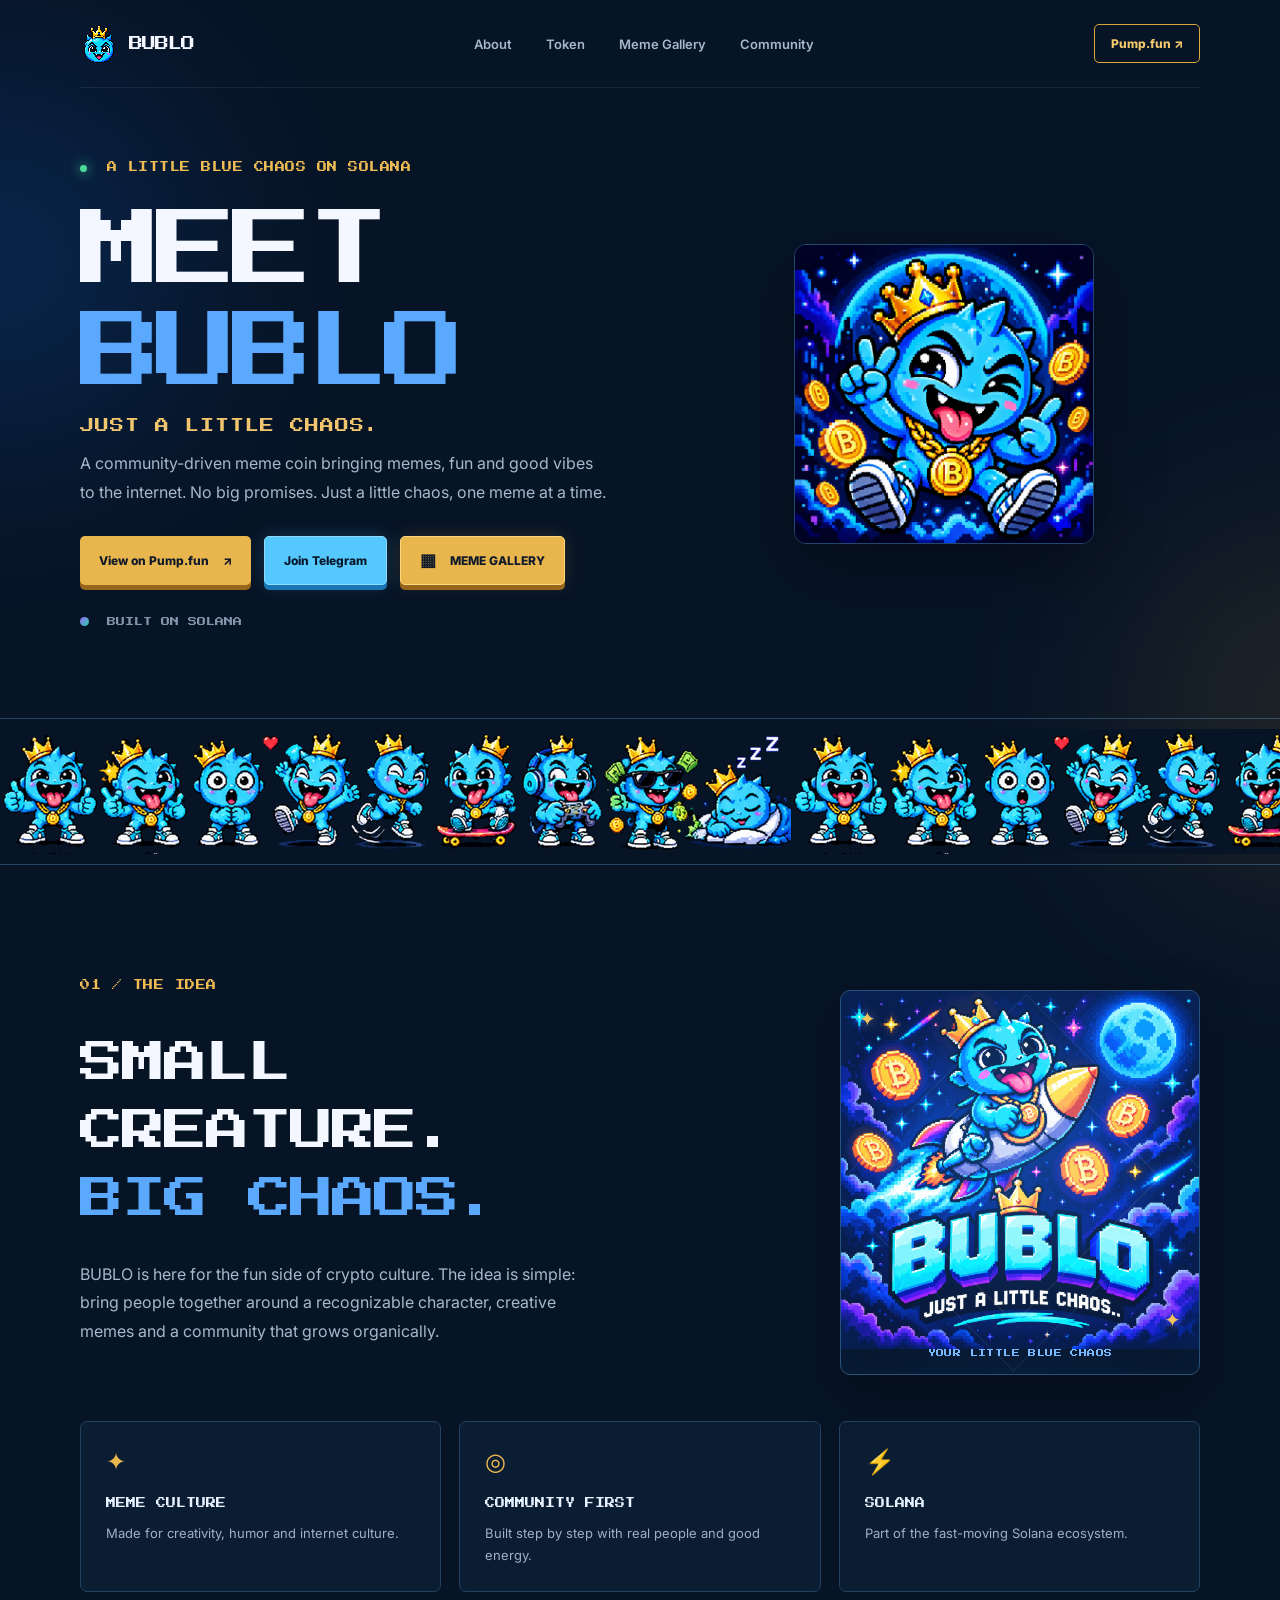
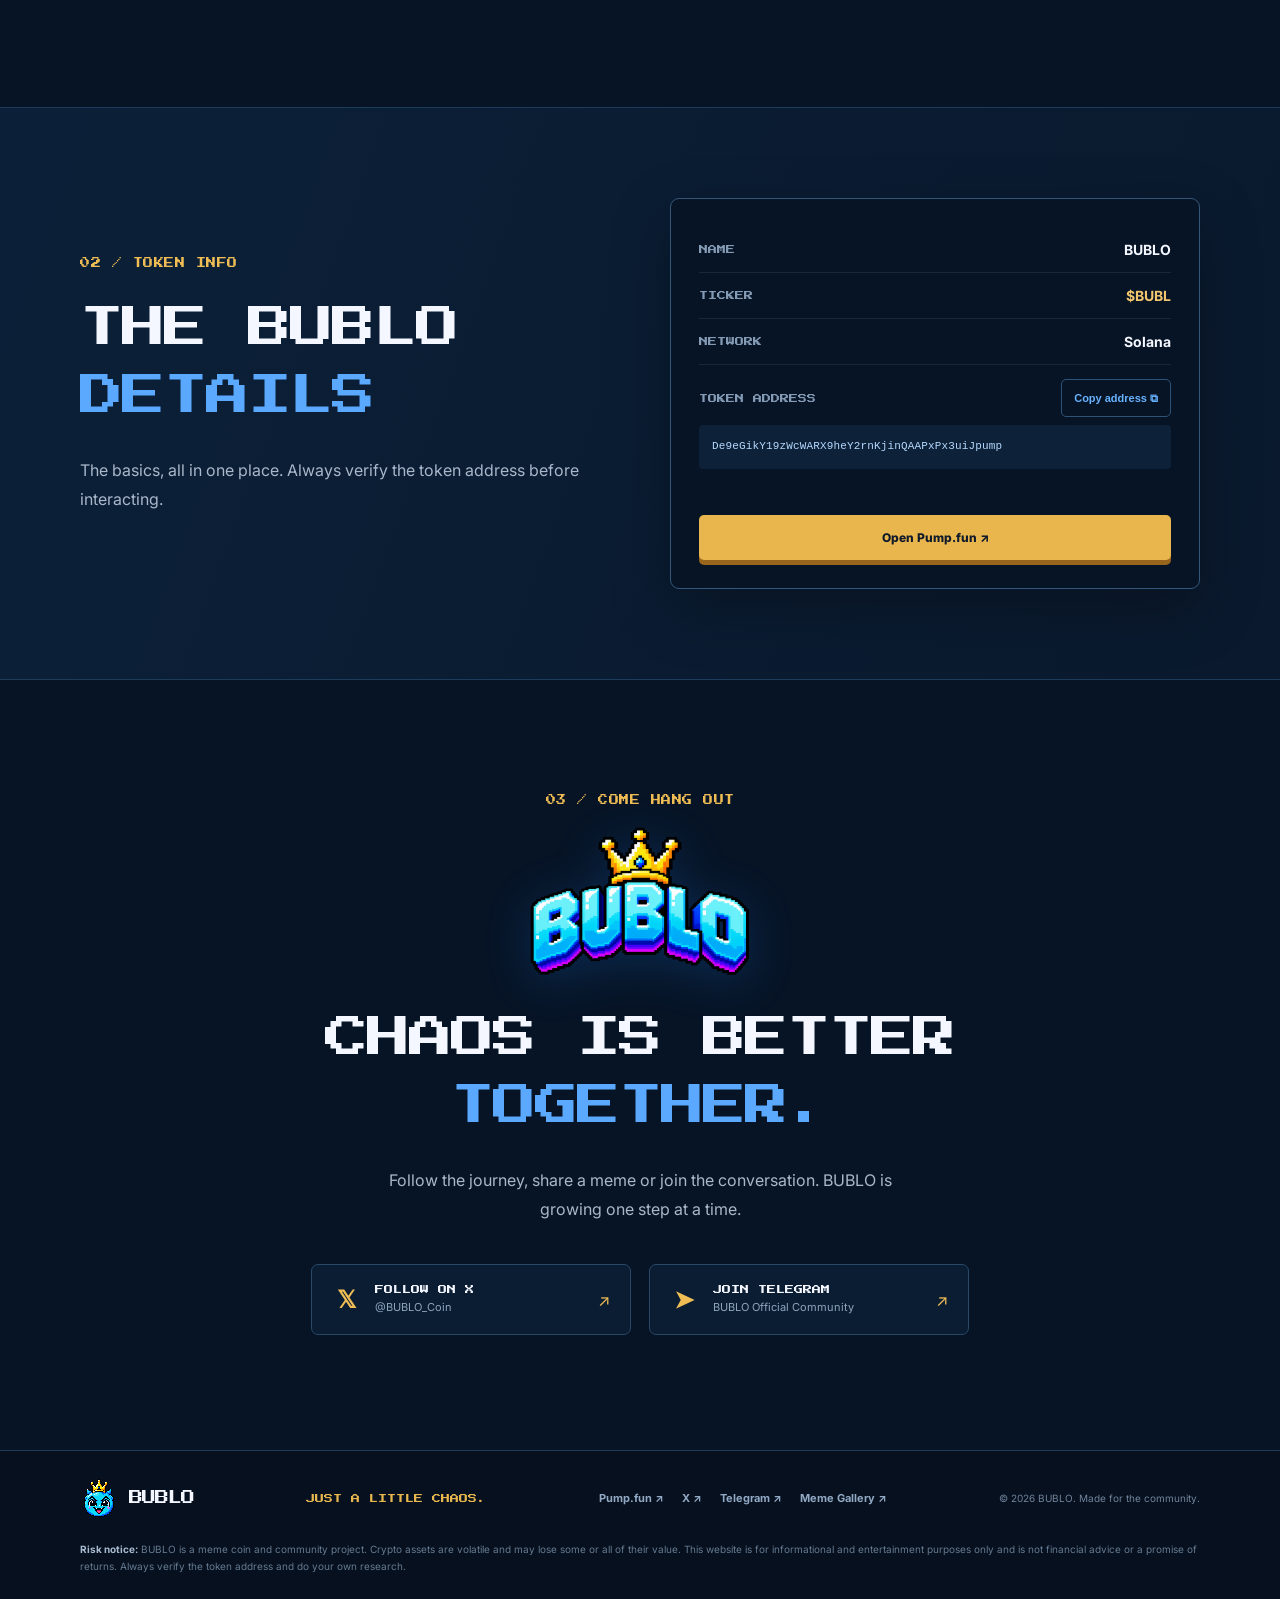
==== index.html @ 126f9ef9 "Add files via upload" ====
<!doctype html>
<html lang="en">
<head>
  <meta charset="utf-8">
  <meta name="viewport" content="width=device-width, initial-scale=1">
  <meta name="theme-color" content="#071426">
  <meta name="description" content="Meet BUBLO — a little blue chaos creature bringing memes, fun and good vibes to the internet. JUST A LITTLE CHAOS.">
  <title>BUBLO — Just a Little Chaos</title>
  <link rel="preconnect" href="https://fonts.googleapis.com">
  <link rel="preconnect" href="https://fonts.gstatic.com" crossorigin>
  <link href="https://fonts.googleapis.com/css2?family=Press+Start+2P&family=Inter:wght@400;500;600;700;800&display=swap" rel="stylesheet">
  <link rel="stylesheet" href="style.css">
</head>
<body>
  <div class="glow glow-one"></div><div class="glow glow-two"></div>
  <header class="topbar wrap">
    <a class="brand" href="#home" aria-label="BUBLO home"><img class="brand-icon" src="assets/bublo-icon.png" alt=""><span>BUBLO</span></a>
    <nav>
      <a href="#about">About</a><a href="#token">Token</a><a href="gallery.html">Meme Gallery</a><a href="#community">Community</a>
    </nav>
    <a class="nav-cta" href="https://pump.fun/coin/De9eGikY19zWcWARX9heY2rnKjinQAAPxPx3uiJpump" target="_blank" rel="noreferrer">Pump.fun ↗</a>
  </header>

  <main id="home">
    <section class="hero wrap">
      <div class="hero-copy">
        <div class="eyebrow"><span class="pulse"></span> A LITTLE BLUE CHAOS ON SOLANA</div>
        <h1>MEET <span>BUBLO</span></h1>
        <p class="tagline">JUST A LITTLE CHAOS.</p>
        <p class="intro">A community-driven meme coin bringing memes, fun and good vibes to the internet. No big promises. Just a little chaos, one meme at a time.</p>
        <div class="actions">
          <a class="button primary" href="https://pump.fun/coin/De9eGikY19zWcWARX9heY2rnKjinQAAPxPx3uiJpump" target="_blank" rel="noreferrer">View on Pump.fun <span>↗</span></a>
          <a class="button secondary" href="https://t.me/BUBLO_Official" target="_blank" rel="noreferrer">Join Telegram</a>
          <a class="button gallery-cta" href="gallery.html"><span aria-hidden="true">▦</span> MEME GALLERY</a>
        </div>
        <div class="chain-note"><span class="sol-dot"></span> BUILT ON SOLANA</div>
      </div>

      <div class="mascot-panel" aria-label="Official BUBLO pixel-art mascot">
        <img class="mascot-image" src="assets/bublo-hero-mascot.png" alt="BUBLO, the blue crowned pixel-art mascot surrounded by B coins">
      </div>
    </section>

    <section class="character-ticker" aria-label="BUBLO character collection">
      <div class="character-track">
        <div class="character-group">
          <img src="assets/bublo-character-strip.png" alt="BUBLO in a collection of playful poses" />
          <img src="assets/bublo-character-strip.png" alt="" aria-hidden="true" />
          <img src="assets/bublo-character-strip.png" alt="" aria-hidden="true" />
          <img src="assets/bublo-character-strip.png" alt="" aria-hidden="true" />
          <img src="assets/bublo-character-strip.png" alt="" aria-hidden="true" />
        </div>
        <div class="character-group" aria-hidden="true">
          <img src="assets/bublo-character-strip.png" alt="" aria-hidden="true" />
          <img src="assets/bublo-character-strip.png" alt="" aria-hidden="true" />
          <img src="assets/bublo-character-strip.png" alt="" aria-hidden="true" />
          <img src="assets/bublo-character-strip.png" alt="" aria-hidden="true" />
          <img src="assets/bublo-character-strip.png" alt="" aria-hidden="true" />
        </div>
      </div>
    </section>

    <section id="about" class="section wrap">
      <div class="section-label">01 / THE IDEA</div>
      <div class="about-intro">
        <div>
          <h2>SMALL CREATURE.<br><span>BIG CHAOS.</span></h2>
          <p class="section-text">BUBLO is here for the fun side of crypto culture. The idea is simple: bring people together around a recognizable character, creative memes and a community that grows organically.</p>
        </div>
        <div class="about-mascot-card">
          <span class="pixel-spark spark-a">✦</span>
          <img src="assets/bublo-mascot.png" alt="The BUBLO blue crowned mascot with B coins">
          <span class="pixel-caption">YOUR LITTLE BLUE CHAOS</span>
          <span class="pixel-spark spark-b">✦</span>
        </div>
      </div>
      <div class="feature-grid">
        <article class="feature"><span class="feature-icon">✦</span><h3>MEME CULTURE</h3><p>Made for creativity, humor and internet culture.</p></article>
        <article class="feature"><span class="feature-icon">◎</span><h3>COMMUNITY FIRST</h3><p>Built step by step with real people and good energy.</p></article>
        <article class="feature"><span class="feature-icon">⚡</span><h3>SOLANA</h3><p>Part of the fast-moving Solana ecosystem.</p></article>
      </div>
    </section>

    <section id="token" class="token-section">
      <div class="wrap token-inner">
        <div><div class="section-label">02 / TOKEN INFO</div><h2>THE BUBLO<br><span>DETAILS</span></h2><p class="section-text">The basics, all in one place. Always verify the token address before interacting.</p></div>
        <div class="token-card">
          <div class="token-row"><span>NAME</span><strong>BUBLO</strong></div>
          <div class="token-row"><span>TICKER</span><strong class="gold">$BUBL</strong></div>
          <div class="token-row"><span>NETWORK</span><strong>Solana</strong></div>
          <div class="token-row address-row"><span>TOKEN ADDRESS</span><button id="copy-address" class="copy-button">Copy address ⧉</button></div>
          <code id="token-address">De9eGikY19zWcWARX9heY2rnKjinQAAPxPx3uiJpump</code>
          <p class="copy-status" id="copy-status" aria-live="polite"></p>
          <a class="button primary full" href="https://pump.fun/coin/De9eGikY19zWcWARX9heY2rnKjinQAAPxPx3uiJpump" target="_blank" rel="noreferrer">Open Pump.fun ↗</a>
        </div>
      </div>
    </section>

    <section id="community" class="section wrap community">
      <div class="section-label">03 / COME HANG OUT</div>
      <img class="community-logo" src="assets/bublo-footer-logo.png" alt="BUBLO crowned pixel-art wordmark" loading="lazy">
      <h2>CHAOS IS BETTER<br><span>TOGETHER.</span></h2>
      <p class="section-text">Follow the journey, share a meme or join the conversation. BUBLO is growing one step at a time.</p>
      <div class="socials">
        <a class="social-card" href="https://x.com/BUBLO_Coin" target="_blank" rel="noreferrer"><b>𝕏</b><span><strong>FOLLOW ON X</strong><small>@BUBLO_Coin</small></span><i>↗</i></a>
        <a class="social-card" href="https://t.me/BUBLO_Official" target="_blank" rel="noreferrer"><b>➤</b><span><strong>JOIN TELEGRAM</strong><small>BUBLO Official Community</small></span><i>↗</i></a>
      </div>
    </section>
  </main>

  <footer class="footer">
    <div class="wrap footer-inner">
      <a class="brand" href="#home"><img class="brand-icon" src="assets/bublo-icon.png" alt=""><span>BUBLO</span></a>
      <span>JUST A LITTLE CHAOS.</span>
      <div class="footer-links"><a href="https://pump.fun/coin/De9eGikY19zWcWARX9heY2rnKjinQAAPxPx3uiJpump" target="_blank" rel="noreferrer">Pump.fun ↗</a><a href="https://x.com/BUBLO_Coin" target="_blank" rel="noreferrer">X ↗</a><a href="https://t.me/BUBLO_Official" target="_blank" rel="noreferrer">Telegram ↗</a><a href="gallery.html">Meme Gallery ↗</a></div>
      <small>© 2026 BUBLO. Made for the community.</small>
    </div>
    <div class="disclaimer wrap"><strong>Risk notice:</strong> BUBLO is a meme coin and community project. Crypto assets are volatile and may lose some or all of their value. This website is for informational and entertainment purposes only and is not financial advice or a promise of returns. Always verify the token address and do your own research.</div>
  </footer>
  <script src="script.js"></script>
</body>
</html>
---- style.css ----
*{box-sizing:border-box}html{scroll-behavior:smooth}body{margin:0;background:#071426;color:#f4f7ff;font-family:Inter,Arial,sans-serif;overflow-x:hidden}a{color:inherit;text-decoration:none}.wrap{width:min(1120px,calc(100% - 48px));margin:auto}.glow{position:absolute;pointer-events:none;border-radius:50%;filter:blur(100px);opacity:.18}.glow-one{width:360px;height:360px;background:#1479ff;top:80px;left:-180px}.glow-two{width:380px;height:380px;background:#e7aa35;top:520px;right:-220px;opacity:.1}.topbar{height:88px;display:flex;align-items:center;justify-content:space-between;position:relative;z-index:2;border-bottom:1px solid #ffffff12}.brand{display:flex;align-items:center;gap:11px;font:14px 'Press Start 2P',monospace;letter-spacing:-1px}.brand-icon{width:38px;height:38px;display:block;object-fit:contain;image-rendering:pixelated;flex:0 0 auto}.topbar nav{display:flex;gap:34px;color:#aab7ca;font-size:13px;font-weight:600}.topbar nav a:hover{color:#fff}.nav-cta{border:1px solid #dba83d;color:#f3c76c;padding:11px 16px;border-radius:5px;font-size:12px;font-weight:800}.hero{min-height:630px;display:grid;grid-template-columns:1.05fr .95fr;align-items:center;gap:40px;padding-top:52px;padding-bottom:70px;position:relative}.eyebrow,.section-label{font:10px 'Press Start 2P',monospace;color:#f0bd55;letter-spacing:.5px}.pulse{display:inline-block;width:7px;height:7px;border-radius:50%;background:#4bdc9a;box-shadow:0 0 12px #4bdc9a;margin-right:9px}.hero h1{font:clamp(48px,7vw,82px) 'Press Start 2P',monospace;line-height:1.25;margin:28px 0 14px;letter-spacing:-6px}.hero h1 span,h2 span{color:#5ba8ff}.tagline{font:14px 'Press Start 2P',monospace;color:#f1c66e;letter-spacing:1px}.intro,.section-text{color:#aab7ca;line-height:1.8;font-size:16px;max-width:530px}.actions{display:flex;gap:13px;flex-wrap:wrap;margin-top:30px}.button{display:inline-flex;align-items:center;justify-content:center;gap:14px;padding:15px 19px;border-radius:5px;font-size:12px;font-weight:800;transition:.2s}.button:hover{transform:translateY(-3px)}.primary{background:#e9b64d;color:#101a2b;box-shadow:0 5px 0 #98651c}.secondary{border:1px solid #49627f;color:#e8f1ff}.chain-note{margin-top:32px;color:#8496ad;font:9px 'Press Start 2P',monospace}.sol-dot{display:inline-block;width:9px;height:9px;border-radius:50%;background:linear-gradient(135deg,#9c68ff,#22d3a5);margin-right:9px}.mascot-panel{height:420px;border:1px solid #23466c;border-radius:12px;background:#050b2c;display:grid;place-items:center;position:relative;overflow:hidden;box-shadow:inset 0 0 70px #1677ed18,0 25px 70px #0005}.mascot-image{display:block;width:100%;height:100%;object-fit:cover;object-position:center}.ticker{overflow:hidden;border-top:1px solid #284563;border-bottom:1px solid #284563;background:#0a1d34;padding:17px 0;color:#e8b64e;font:10px 'Press Start 2P',monospace;white-space:nowrap}.ticker div{min-width:max-content;animation:scroll 32s linear infinite}@keyframes scroll{to{transform:translateX(-35%)}}.section{padding-top:115px;padding-bottom:115px}.section h2,.token-inner h2{font:clamp(28px,4vw,44px) 'Press Start 2P',monospace;line-height:1.55;letter-spacing:-2px;margin:26px 0}.feature-grid{display:grid;grid-template-columns:repeat(3,1fr);gap:18px;margin-top:46px}.feature{border:1px solid #23415f;background:#0a1d33;padding:25px;border-radius:7px}.feature-icon{font-size:24px;color:#eab94f}.feature h3{font:10px 'Press Start 2P',monospace;color:#e8f1ff;margin:22px 0 14px}.feature p{font-size:13px;line-height:1.7;color:#9fb0c5;margin:0}.token-section{background:linear-gradient(110deg,#0b2038,#0a192d);border-top:1px solid #1d3c5b;border-bottom:1px solid #1d3c5b}.token-inner{padding-top:90px;padding-bottom:90px;display:grid;grid-template-columns:1fr 1fr;gap:60px;align-items:center}.token-card{background:#071426;border:1px solid #345779;padding:28px;border-radius:9px;box-shadow:0 20px 60px #0004}.token-row{display:flex;justify-content:space-between;align-items:center;padding:14px 0;border-bottom:1px solid #ffffff15}.token-row span{font:9px 'Press Start 2P',monospace;color:#849bb5}.token-row strong{font-size:14px}.gold{color:#f1c66e}.address-row{border:0;padding-bottom:8px}.copy-button{border:0;background:transparent;color:#67b2ff;font-size:11px;font-weight:700;cursor:pointer}.token-card code{display:block;overflow-wrap:anywhere;background:#0d2139;color:#b6d9ff;padding:13px;border-radius:4px;font-size:11px;line-height:1.6}.copy-status{height:16px;color:#68dfa8;font-size:11px}.full{width:100%;margin-top:8px}.community{text-align:center}.community .section-text{margin:0 auto}.socials{display:flex;gap:18px;justify-content:center;margin-top:40px}.social-card{width:min(320px,100%);display:flex;align-items:center;gap:15px;text-align:left;padding:20px;border:1px solid #294966;background:#0a1d33;border-radius:7px}.social-card>b{font-size:24px;color:#f0bd55;width:28px;text-align:center}.social-card span{display:flex;flex-direction:column;gap:6px;flex:1}.social-card strong{font:9px 'Press Start 2P',monospace}.social-card small{color:#8fa5bd;font-size:11px}.social-card i{font-style:normal;color:#f0bd55}.footer{border-top:1px solid #203b57;background:#06101e;padding:28px 0 24px}.footer-inner{display:flex;align-items:center;justify-content:space-between;gap:18px}.footer-inner>span{font:9px 'Press Start 2P',monospace;color:#e8b64e}.footer-inner small{color:#71849c;font-size:10px}.disclaimer{margin-top:24px;color:#667a91;font-size:10px;line-height:1.7}
@media(max-width:760px){.wrap{width:min(100% - 32px,560px)}.topbar{height:72px}.topbar nav{display:none}.nav-cta{font-size:10px;padding:9px 11px}.hero{grid-template-columns:1fr;padding-top:62px;gap:35px}.hero h1{letter-spacing:-4px}.mascot-panel{height:350px}.section{padding-top:78px;padding-bottom:78px}.feature-grid{grid-template-columns:1fr}.token-inner{grid-template-columns:1fr;gap:28px;padding-top:75px;padding-bottom:75px}.socials{flex-direction:column;align-items:center}.social-card{width:100%}.footer-inner{flex-wrap:wrap}.footer-inner>span{display:none}.footer-inner small{width:100%}}
/* BUBLO visual polish */
.about-intro{display:grid;grid-template-columns:1.15fr .85fr;gap:52px;align-items:center}
.about-intro h2{margin-top:26px}
.about-mascot-card{position:relative;max-width:360px;justify-self:end;border:1px solid #28517b;border-radius:10px;overflow:hidden;background:radial-gradient(circle at 50% 40%,#123d75 0,#091c39 58%,#071426 100%);box-shadow:0 18px 50px #0005,inset 0 0 45px #1685ff18}
.about-mascot-card:before,.about-mascot-card:after{content:"";position:absolute;inset:14%;border:1px solid #55aaff24;transform:rotate(45deg);pointer-events:none}
.about-mascot-card:after{inset:23%;border-color:#f1bd4b24}
.about-mascot-card img{display:block;width:100%;aspect-ratio:1/1;object-fit:cover;position:relative;z-index:1;mix-blend-mode:screen}
.pixel-caption{display:block;position:relative;z-index:2;text-align:center;padding:0 12px 17px;color:#77baff;font:8px 'Press Start 2P',monospace;letter-spacing:.4px}
.pixel-spark{position:absolute;z-index:2;color:#f3c45c;text-shadow:0 0 12px #f3c45c88;font-size:20px}
.spark-a{top:16px;left:18px}.spark-b{right:18px;bottom:42px}
.feature{transition:transform .2s ease,border-color .2s ease,background .2s ease}
.feature:hover{transform:translateY(-4px);border-color:#4b91d0;background:#0d2541}
.social-card{transition:transform .2s ease,border-color .2s ease}
.social-card:hover{transform:translateY(-3px);border-color:#5ba8ff}
.button:focus-visible,.social-card:focus-visible,.topbar a:focus-visible,.copy-button:focus-visible{outline:2px solid #f1c66e;outline-offset:4px}
@media(max-width:760px){
  .topbar{height:auto;min-height:72px;flex-wrap:wrap;padding-top:15px;padding-bottom:14px;row-gap:13px}
  .topbar nav{display:flex;order:3;width:100%;justify-content:center;gap:clamp(18px,7vw,34px);padding-top:10px;border-top:1px solid #ffffff12}
  .topbar nav a{font-size:12px}
  .hero{min-height:0;padding-top:48px;padding-bottom:52px}
  .hero-copy{text-align:left}
  .eyebrow{font-size:8px;line-height:1.8}
  .hero h1{font-size:clamp(36px,10vw,58px);letter-spacing:-3px;overflow-wrap:anywhere}
  .intro,.section-text{font-size:14px}
  .mascot-panel{height:auto;aspect-ratio:1/1;max-height:430px}
  .about-intro{grid-template-columns:1fr;gap:28px}
  .about-mascot-card{width:min(100%,360px);justify-self:center}
  .section h2,.token-inner h2{font-size:clamp(23px,6.5vw,34px);letter-spacing:-1.5px}
  .feature-grid{gap:12px;margin-top:30px}
  .token-card{padding:20px}
  .token-card code{font-size:10px}
  .footer-inner{align-items:flex-start}
  .footer-inner small{line-height:1.6}
}
@media(prefers-reduced-motion:reduce){html{scroll-behavior:auto}.ticker div{animation:none}.button,.feature,.social-card{transition:none}}

/* Final mobile and footer refinements */
.community-logo{display:block;width:min(230px,62vw);height:auto;object-fit:contain;border:0;border-radius:0;filter:drop-shadow(0 8px 22px #1685ff30);margin:20px auto 18px}
.address-row{gap:14px;flex-wrap:wrap}
.token-card code{user-select:all;letter-spacing:.15px}
.copy-button{padding:10px 12px;border:1px solid #2c5278;border-radius:5px;min-height:38px}
.copy-button:hover{background:#102b49;color:#a8d5ff}
.footer-links{display:flex;gap:18px;flex-wrap:wrap;color:#91a9c4;font-size:11px;font-weight:700}
.footer-links a:hover{color:#f1c66e}
.disclaimer strong{color:#a8bad0}
@media(max-width:760px){
  .topbar nav a{font-size:13px;padding:8px 5px;min-height:36px;display:flex;align-items:center}
  .token-row span{font-size:8px}
  .address-row{align-items:flex-start;flex-direction:column;gap:5px}
  .token-card code{font-size:11px;line-height:1.8;padding:14px;overflow-wrap:anywhere;word-break:break-word}
  .copy-button{font-size:12px;padding:10px 13px}
  .community-logo{width:min(205px,68vw);margin:18px auto 16px}
  .footer-inner{gap:15px}
  .footer-links{width:100%;gap:20px;padding:2px 0 5px}
  .footer-inner small{width:100%}
  .disclaimer{font-size:11px;line-height:1.8}
}


/* BUBLO character collection ticker */
.character-ticker{width:100%;overflow:hidden;border-top:1px solid #284563;border-bottom:1px solid #284563;background:#071426;padding:10px 0;}
.character-track{display:flex;width:max-content;align-items:center;animation:character-scroll 48s linear infinite;will-change:transform;}
.character-group{display:flex;flex:0 0 auto;align-items:center;gap:0;}
.character-track img{display:block;width:auto;height:125px;max-width:none;flex:0 0 auto;}
/* Two identical, wide groups let the animation restart at an identical frame with no empty gap. */
@keyframes character-scroll{from{transform:translateX(0)}to{transform:translateX(-50%)}}
.character-ticker:hover .character-track{animation-play-state:paused}
@media(max-width:760px){.character-ticker{padding:8px 0}.character-track img{height:100px}.character-track{animation-duration:38s}}
@media(prefers-reduced-motion:reduce){.character-track{animation:none}}

/* Mobile viewport alignment fix */
html, body { width: 100%; min-width: 100%; }
@media (max-width: 760px) {
  body { overflow-x: clip; }
  .wrap {
    width: calc(100vw - 36px);
    max-width: 560px;
    margin-left: auto !important;
    margin-right: auto !important;
  }
  .topbar, .hero, .section, .token-inner, .footer-inner {
    margin-left: auto;
    margin-right: auto;
  }
  .hero-copy, .about-intro > *, .token-inner > * { min-width: 0; }
  .mascot-panel, .about-mascot-card, .token-card { max-width: 100%; }
  .character-ticker { width: 100%; margin-left: 0; margin-right: 0; }
}


/* BUBLO Meme Gallery */
.gallery-main{position:relative;z-index:1;padding-top:86px;padding-bottom:110px;min-height:70vh}
.gallery-title{font:clamp(28px,5vw,52px) 'Press Start 2P',monospace;line-height:1.5;letter-spacing:-2px;margin:25px 0 14px}
.gallery-title span{color:#58c9ff}
.gallery-intro{color:#aab7ca;line-height:1.8;font-size:15px;max-width:650px;margin:0 0 42px}
.gallery-grid{display:grid;grid-template-columns:repeat(2,minmax(0,1fr));gap:24px}
.meme-card{min-width:0;overflow:hidden;border:1px solid #28517b;border-radius:9px;background:linear-gradient(145deg,#0c2340,#071426);box-shadow:0 18px 48px #0004}
.meme-preview{display:block;position:relative;width:100%;padding:0;border:0;background:#050b2c;cursor:zoom-in;overflow:hidden}
.meme-preview img{display:block;width:100%;height:auto;aspect-ratio:1/1;object-fit:cover;transition:transform .25s ease}
.meme-preview:hover img{transform:scale(1.025)}
.preview-hint{position:absolute;right:14px;bottom:14px;padding:9px 11px;border:1px solid #70cfff88;border-radius:4px;background:#071426dd;color:#d8f4ff;font:8px 'Press Start 2P',monospace}
.meme-info{display:flex;justify-content:space-between;align-items:center;gap:16px;padding:20px}
.meme-info h2{font:10px 'Press Start 2P',monospace;line-height:1.8;margin:0 0 8px;color:#f4f7ff}
.meme-info p{font-size:12px;color:#93a9c2;line-height:1.6;margin:0}
.download-button{display:inline-flex;justify-content:center;align-items:center;flex:0 0 auto;padding:12px 14px;border:1px solid #e5b64d;border-radius:5px;background:#e5b64d;color:#071426;font-size:10px;font-weight:800;letter-spacing:.3px;white-space:nowrap;cursor:pointer}
.download-button:hover{background:#ffd36e;border-color:#ffd36e}
.gallery-note{display:flex;align-items:center;gap:16px;max-width:760px;margin:40px auto 0;padding:18px 22px;border:1px solid #23415f;border-radius:7px;background:#0a1d33}
.gallery-note img{width:48px;height:48px;object-fit:contain;image-rendering:pixelated}
.gallery-note p{margin:0;color:#9fb0c5;font-size:12px;line-height:1.8}
.gallery-back{display:flex;justify-content:center;gap:14px;flex-wrap:wrap;margin-top:34px}
.meme-lightbox{display:none;position:fixed;inset:0;z-index:20;background:#020711f2;padding:40px 20px 28px;align-items:center;justify-content:center;flex-direction:column;gap:16px}
.meme-lightbox.open{display:flex}
.meme-lightbox>img{display:block;max-width:min(88vw,850px);max-height:78vh;width:auto;height:auto;object-fit:contain;box-shadow:0 20px 70px #0009}
.lightbox-close{position:absolute;top:18px;right:24px;border:1px solid #54708e;background:#0b2038;color:#fff;border-radius:50%;width:42px;height:42px;font-size:27px;cursor:pointer}
@media(max-width:760px){
 .gallery-main{padding-top:60px;padding-bottom:78px}
 .gallery-title{font-size:clamp(23px,7vw,36px);line-height:1.6;letter-spacing:-1px;overflow-wrap:anywhere}
 .gallery-intro{font-size:14px;margin-bottom:28px}
 .gallery-grid{grid-template-columns:1fr;gap:18px}
 .meme-info{align-items:flex-start;flex-direction:column;padding:17px}
 .meme-info h2{font-size:9px}
 .download-button{width:100%;min-height:42px}
 .gallery-note{align-items:flex-start;margin-top:28px;padding:16px}
 .gallery-note img{width:40px;height:40px}
 .gallery-back{flex-direction:column}
 .gallery-back .button{width:100%}
 .meme-lightbox{padding:56px 12px 20px}
 .meme-lightbox>img{max-width:96vw;max-height:75vh}
 .lightbox-download{width:min(100%,340px)}
}



/* Per-meme download totals */
.meme-info{flex-wrap:wrap}
.download-count{
  display:block;
  flex:0 0 100%;
  margin-top:-7px;
  color:#91a9c4;
  font-size:11px;
  line-height:1.4;
  text-align:right;
}
.download-count .count-number{
  color:#18c8f2;
  font-weight:800;
  font-variant-numeric:tabular-nums;
}
.download-count.is-loading{opacity:.7}
.download-count.is-error{color:#e5b64d}
.download-button.is-counting{opacity:.7;pointer-events:none}
@media (max-width:560px){
  .download-count{text-align:left}
}


/* BUBLO gallery: compact responsive overview */
.gallery-grid{
  grid-template-columns:repeat(3,minmax(0,1fr));
  gap:18px;
}
.meme-preview img{
  aspect-ratio:1/1;
  width:100%;
  height:auto;
  max-height:320px;
  object-fit:cover;
}
.meme-info{
  gap:10px;
  padding:16px;
}
.meme-info h2{
  font-size:9px;
}
.meme-info p{
  font-size:11px;
}
.meme-info .download-button{
  padding:10px 12px;
  font-size:9px;
}
.download-count{
  font-size:10px;
  margin-top:-5px;
}
@media(max-width:900px){
  .gallery-grid{
    grid-template-columns:repeat(2,minmax(0,1fr));
    gap:16px;
  }
}
@media(max-width:560px){
  .gallery-grid{
    grid-template-columns:repeat(2,minmax(0,1fr));
    gap:10px;
  }
  .meme-info{
    padding:11px;
    gap:8px;
  }
  .meme-info h2{
    font-size:7px;
    line-height:1.7;
  }
  .meme-info p{
    font-size:10px;
  }
  .meme-info .download-button{
    min-height:36px;
    padding:8px 7px;
    font-size:8px;
  }
  .download-count{
    font-size:9px;
    text-align:left;
  }
  .preview-hint{
    right:7px;
    bottom:7px;
    padding:7px 8px;
    font-size:7px;
  }
}


/* Prominent Meme Gallery button on the homepage */
.gallery-cta{
  background:#e9b64d;
  color:#101a2b;
  border:1px solid #ffd77d;
  box-shadow:0 5px 0 #98651c,0 0 18px #e9b64d26;
  font-weight:800;
}
.gallery-cta:hover{
  background:#f4c967;
  box-shadow:0 7px 0 #98651c,0 0 24px #e9b64d40;
}
.gallery-cta span{
  font-size:17px;
  line-height:1;
}
@media(max-width:560px){
  .gallery-cta{
    flex:1 1 100%;
  }
}


/* Gallery card alignment: centered download button with count directly below */
.gallery-grid{
  align-items:stretch;
}
.meme-card{
  display:flex;
  flex-direction:column;
  height:100%;
}
.meme-preview{
  flex:0 0 auto;
}
.meme-info{
  display:flex;
  flex:1 1 auto;
  flex-direction:column;
  align-items:center;
  justify-content:flex-start;
  text-align:center;
  gap:10px;
}
.meme-info > div:first-child{
  width:100%;
  min-height:62px;
}
.meme-info .download-button{
  margin-top:auto;
  align-self:center;
}
.meme-info .download-count{
  display:block;
  flex:0 0 auto;
  width:100%;
  margin:0;
  text-align:center;
}
@media(max-width:560px){
  .meme-info > div:first-child{
    min-height:68px;
  }
  .meme-info .download-count{
    text-align:center;
  }
}


/* Light-blue Join Telegram button on the homepage */
.hero .button.secondary{
  background:#55c8ff;
  color:#07182b;
  border:1px solid #8cddff;
  box-shadow:0 5px 0 #1976b5,0 0 18px #55c8ff30;
  font-weight:800;
}
.hero .button.secondary:hover{
  background:#7bd6ff;
  border-color:#a9e7ff;
  box-shadow:0 7px 0 #1976b5,0 0 24px #55c8ff55;
}


/* Homepage hero mascot: smaller and fully visible without cropping */
.hero .mascot-panel{
  width:min(100%,300px);
  height:auto;
  aspect-ratio:1 / 1;
  justify-self:center;
}
.hero .mascot-image{
  width:100%;
  height:100%;
  object-fit:contain;
  object-position:center;
}
@media(max-width:760px){
  .hero .mascot-panel{
    width:min(100%,250px);
    height:auto;
    aspect-ratio:1 / 1;
  }
}
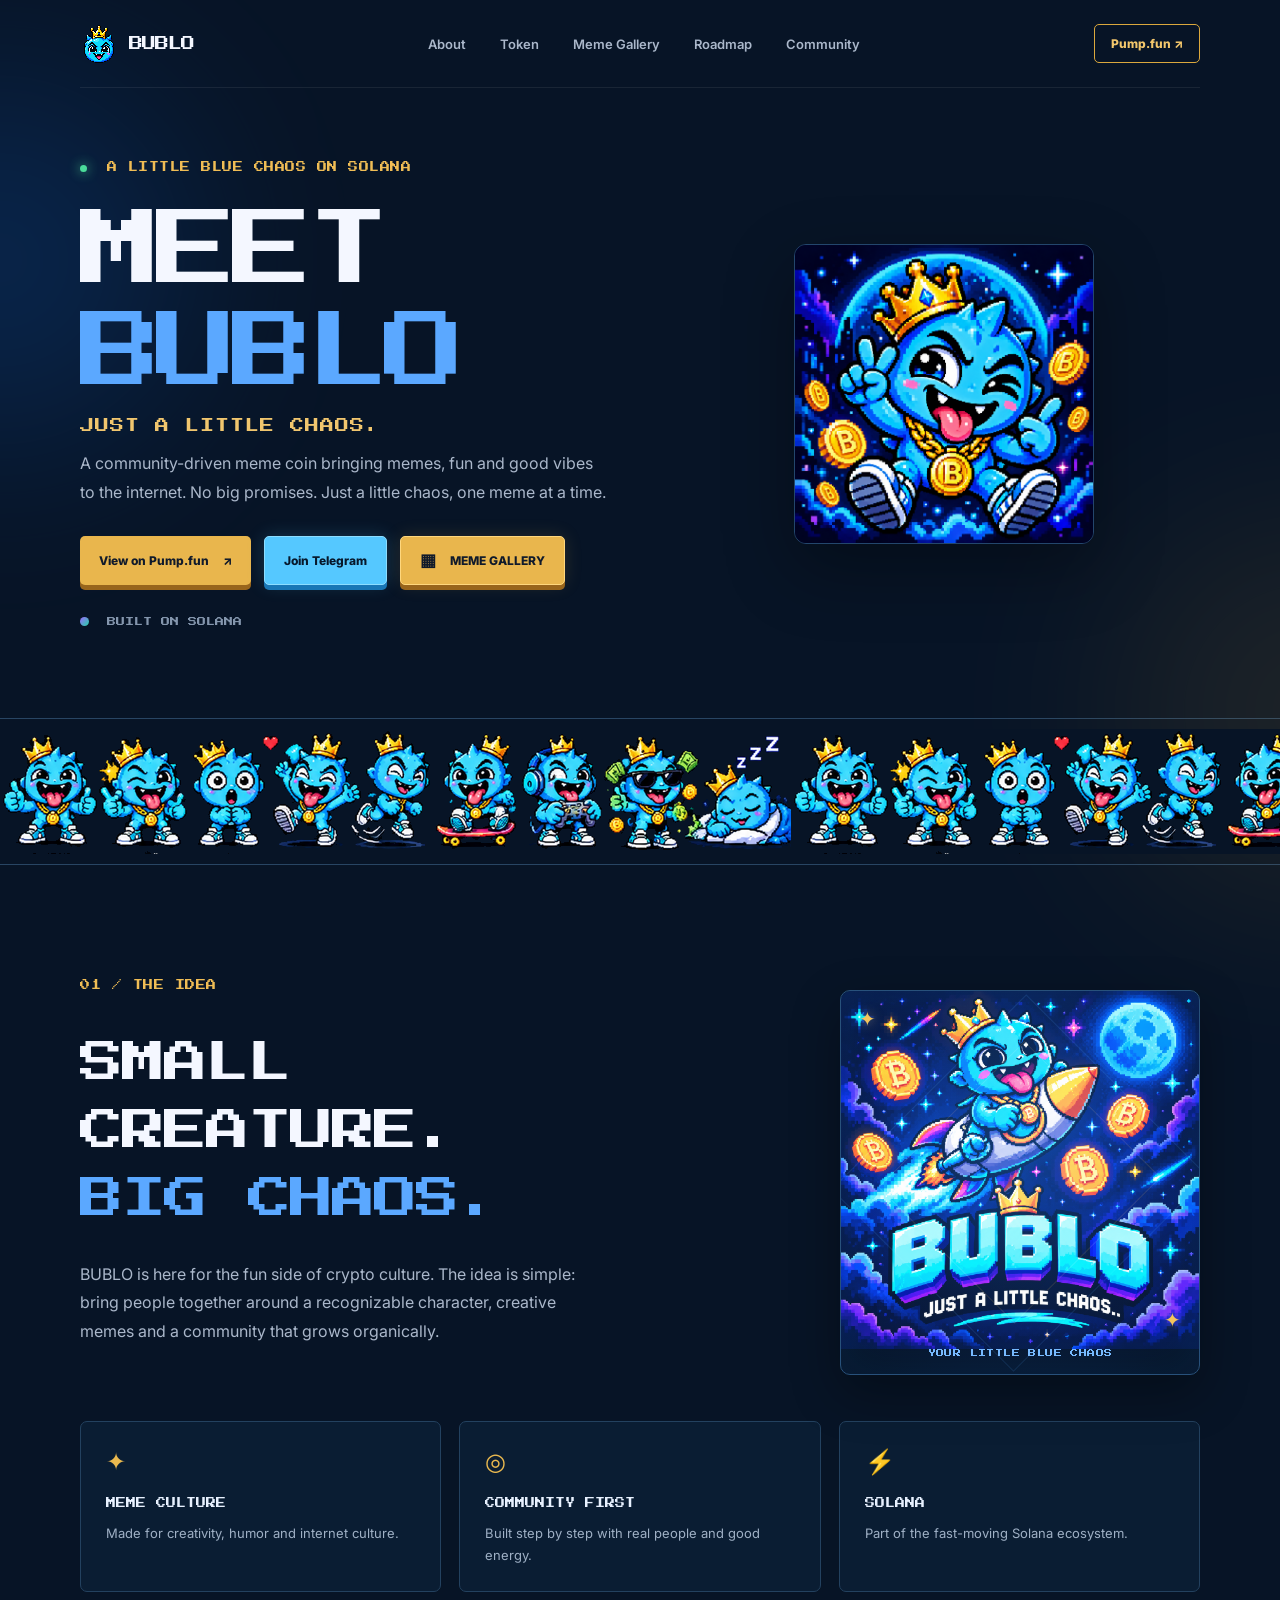
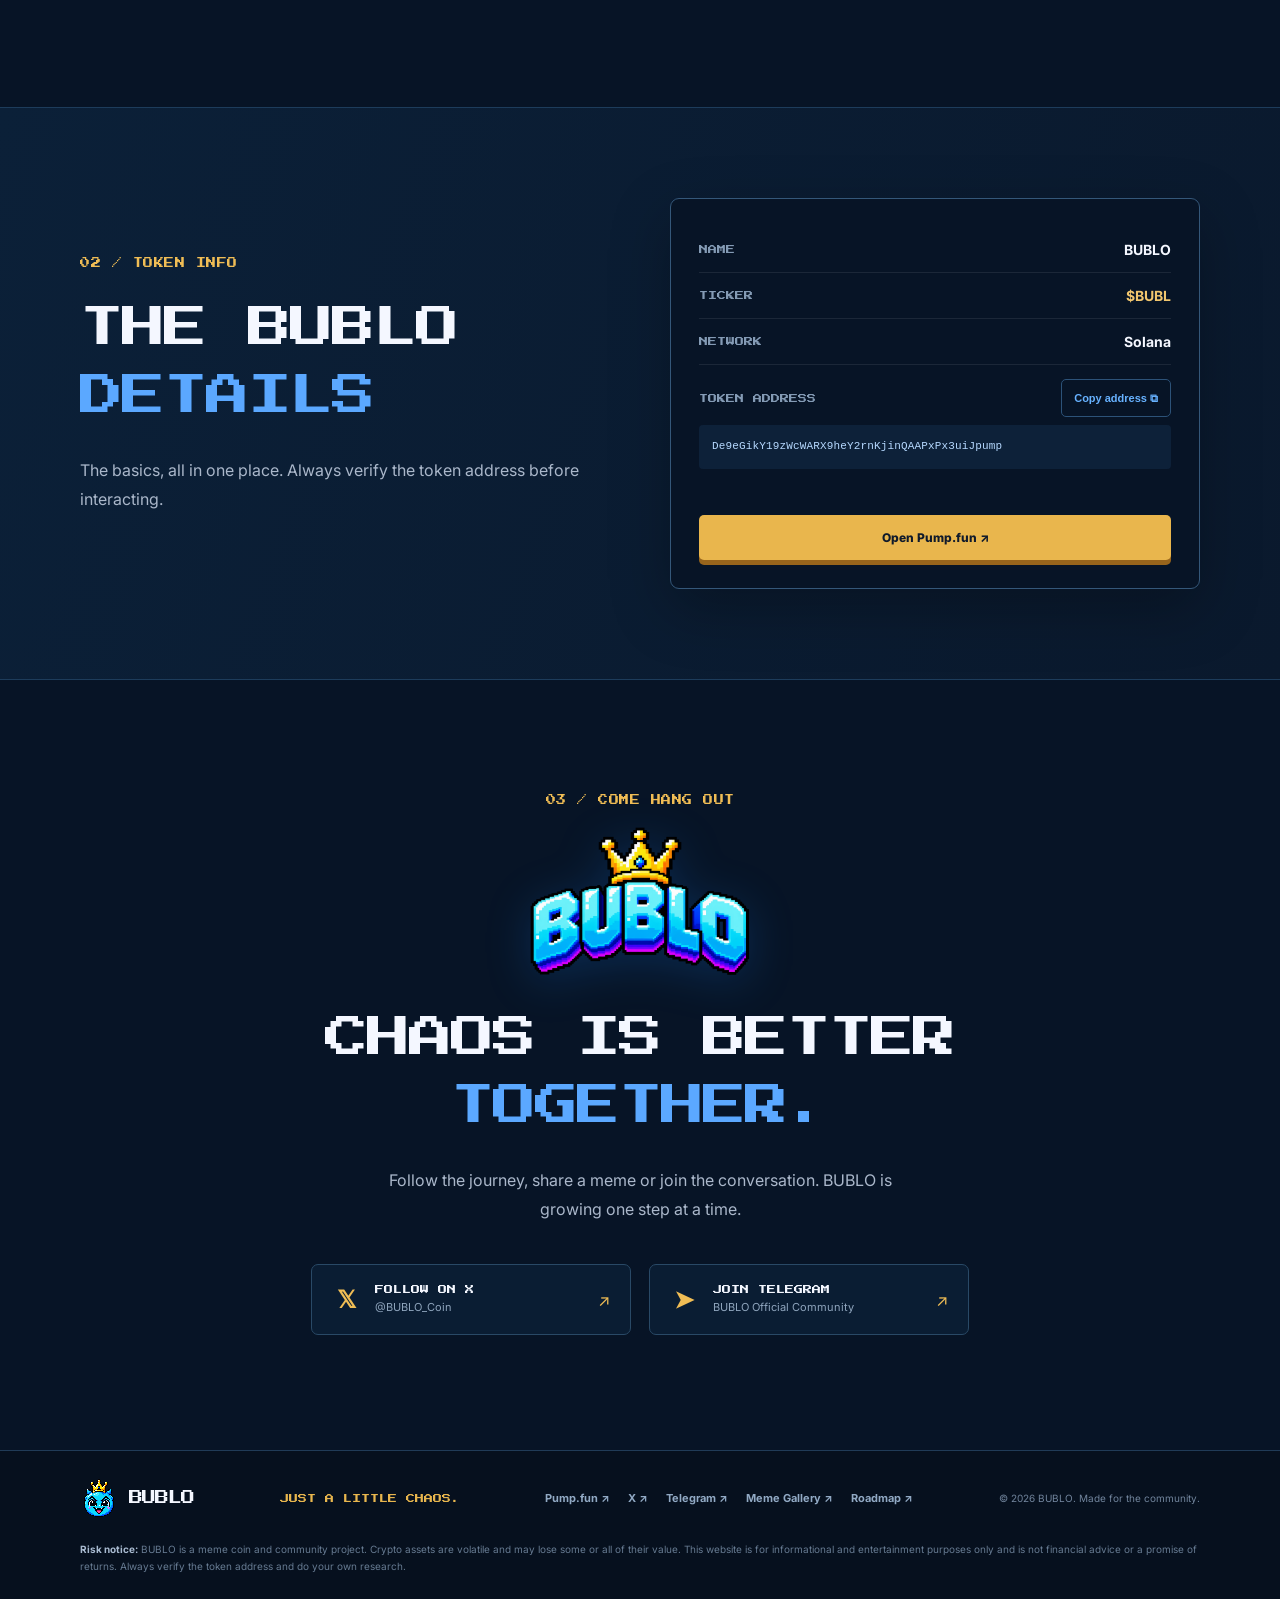
==== commit 1f5c3474: "Add files via upload" ====
--- a/index.html
+++ b/index.html
@@ -16,7 +16,7 @@
   <header class="topbar wrap">
     <a class="brand" href="#home" aria-label="BUBLO home"><img class="brand-icon" src="assets/bublo-icon.png" alt=""><span>BUBLO</span></a>
     <nav>
-      <a href="#about">About</a><a href="#token">Token</a><a href="gallery.html">Meme Gallery</a><a href="#community">Community</a>
+      <a href="#about">About</a><a href="#token">Token</a><a href="gallery.html">Meme Gallery</a><a href="roadmap.html">Roadmap</a><a href="#community">Community</a>
     </nav>
     <a class="nav-cta" href="https://pump.fun/coin/De9eGikY19zWcWARX9heY2rnKjinQAAPxPx3uiJpump" target="_blank" rel="noreferrer">Pump.fun ↗</a>
   </header>
@@ -112,7 +112,7 @@
     <div class="wrap footer-inner">
       <a class="brand" href="#home"><img class="brand-icon" src="assets/bublo-icon.png" alt=""><span>BUBLO</span></a>
       <span>JUST A LITTLE CHAOS.</span>
-      <div class="footer-links"><a href="https://pump.fun/coin/De9eGikY19zWcWARX9heY2rnKjinQAAPxPx3uiJpump" target="_blank" rel="noreferrer">Pump.fun ↗</a><a href="https://x.com/BUBLO_Coin" target="_blank" rel="noreferrer">X ↗</a><a href="https://t.me/BUBLO_Official" target="_blank" rel="noreferrer">Telegram ↗</a><a href="gallery.html">Meme Gallery ↗</a></div>
+      <div class="footer-links"><a href="https://pump.fun/coin/De9eGikY19zWcWARX9heY2rnKjinQAAPxPx3uiJpump" target="_blank" rel="noreferrer">Pump.fun ↗</a><a href="https://x.com/BUBLO_Coin" target="_blank" rel="noreferrer">X ↗</a><a href="https://t.me/BUBLO_Official" target="_blank" rel="noreferrer">Telegram ↗</a><a href="gallery.html">Meme Gallery ↗</a><a href="roadmap.html">Roadmap ↗</a></div>
       <small>© 2026 BUBLO. Made for the community.</small>
     </div>
     <div class="disclaimer wrap"><strong>Risk notice:</strong> BUBLO is a meme coin and community project. Crypto assets are volatile and may lose some or all of their value. This website is for informational and entertainment purposes only and is not financial advice or a promise of returns. Always verify the token address and do your own research.</div>
--- a/style.css
+++ b/style.css
@@ -331,3 +331,160 @@
     aspect-ratio:1 / 1;
   }
 }
+
+
+/* BUBLO Roadmap page */
+.topbar nav a[aria-current="page"]{
+  color:#f1c66e;
+}
+.roadmap-main{
+  padding-top:74px;
+  padding-bottom:100px;
+  position:relative;
+}
+.roadmap-hero{
+  max-width:760px;
+  margin:0 auto 58px;
+  text-align:center;
+}
+.roadmap-title{
+  font:clamp(30px,5vw,54px) 'Press Start 2P',monospace;
+  line-height:1.55;
+  letter-spacing:-2px;
+  margin:28px 0 20px;
+}
+.roadmap-title span{color:#5ba8ff}
+.roadmap-intro{
+  color:#aab7ca;
+  font-size:16px;
+  line-height:1.8;
+  max-width:650px;
+  margin:0 auto;
+}
+.roadmap-tagline{
+  display:inline-block;
+  margin-top:25px;
+  color:#f1c66e;
+  font:9px 'Press Start 2P',monospace;
+  letter-spacing:.5px;
+}
+.roadmap-list{
+  max-width:850px;
+  margin:0 auto;
+  display:grid;
+  gap:18px;
+}
+.roadmap-phase{
+  position:relative;
+  padding:28px 32px 30px;
+  border:1px solid #294966;
+  border-radius:9px;
+  background:linear-gradient(120deg,#0a1d33,#09182b);
+  box-shadow:0 15px 38px #0003;
+}
+.roadmap-phase.completed{border-left:4px solid #4bdc9a}
+.roadmap-phase.in-progress{border-left:4px solid #55baff}
+.roadmap-phase.planned{border-left:4px solid #e9b64d}
+.roadmap-phase.vision{border-left:4px solid #9b83ff}
+.roadmap-phase-top{
+  display:flex;
+  align-items:center;
+  justify-content:space-between;
+  gap:14px;
+  margin-bottom:20px;
+}
+.phase-number{
+  color:#8095ad;
+  font:9px 'Press Start 2P',monospace;
+}
+.phase-status{
+  padding:8px 10px;
+  border:1px solid #45617e;
+  border-radius:4px;
+  color:#dceaff;
+  font:8px 'Press Start 2P',monospace;
+  line-height:1.6;
+  text-align:center;
+}
+.completed .phase-status{color:#69e3aa;border-color:#327d62;background:#4bdc9a0d}
+.in-progress .phase-status{color:#77caff;border-color:#3272a2;background:#55baff0d}
+.planned .phase-status{color:#f1c66e;border-color:#8a682b;background:#e9b64d0d}
+.vision .phase-status{color:#b9aaff;border-color:#64549c;background:#9b83ff0d}
+.roadmap-phase h2{
+  margin:0 0 12px;
+  color:#f4f7ff;
+  font:clamp(14px,2vw,18px) 'Press Start 2P',monospace;
+  line-height:1.8;
+}
+.phase-summary{
+  margin:0 0 18px;
+  color:#aab7ca;
+  font-size:14px;
+  line-height:1.7;
+}
+.roadmap-phase ul{
+  display:grid;
+  grid-template-columns:repeat(2,minmax(0,1fr));
+  gap:11px 28px;
+  list-style:none;
+  padding:0;
+  margin:0;
+}
+.roadmap-phase li{
+  position:relative;
+  padding-left:19px;
+  color:#d0dced;
+  font-size:13px;
+  line-height:1.65;
+}
+.roadmap-phase li:before{
+  content:"✦";
+  position:absolute;
+  left:0;
+  top:0;
+  color:#e9b64d;
+}
+.roadmap-note{
+  max-width:850px;
+  margin:30px auto 0;
+  padding:23px 26px;
+  display:flex;
+  align-items:flex-start;
+  gap:17px;
+  border:1px solid #294966;
+  border-radius:7px;
+  background:#08182b;
+}
+.note-icon{color:#e9b64d;font-size:23px;line-height:1.2}
+.roadmap-note h2{
+  margin:0 0 9px;
+  color:#f1c66e;
+  font:10px 'Press Start 2P',monospace;
+  line-height:1.8;
+}
+.roadmap-note p{
+  margin:0;
+  color:#91a5bd;
+  font-size:12px;
+  line-height:1.8;
+}
+.roadmap-actions{
+  display:flex;
+  justify-content:center;
+  gap:14px;
+  flex-wrap:wrap;
+  margin-top:34px;
+}
+@media(max-width:760px){
+  .roadmap-main{padding-top:58px;padding-bottom:76px}
+  .roadmap-hero{margin-bottom:38px}
+  .roadmap-phase{padding:23px 20px 25px}
+  .roadmap-phase ul{grid-template-columns:1fr;gap:8px}
+}
+@media(max-width:480px){
+  .roadmap-title{font-size:26px;letter-spacing:-1.5px}
+  .roadmap-phase-top{align-items:flex-start;flex-direction:column;gap:10px}
+  .phase-status{font-size:7px}
+  .roadmap-note{padding:19px 17px}
+  .roadmap-actions .button{width:100%}
+}
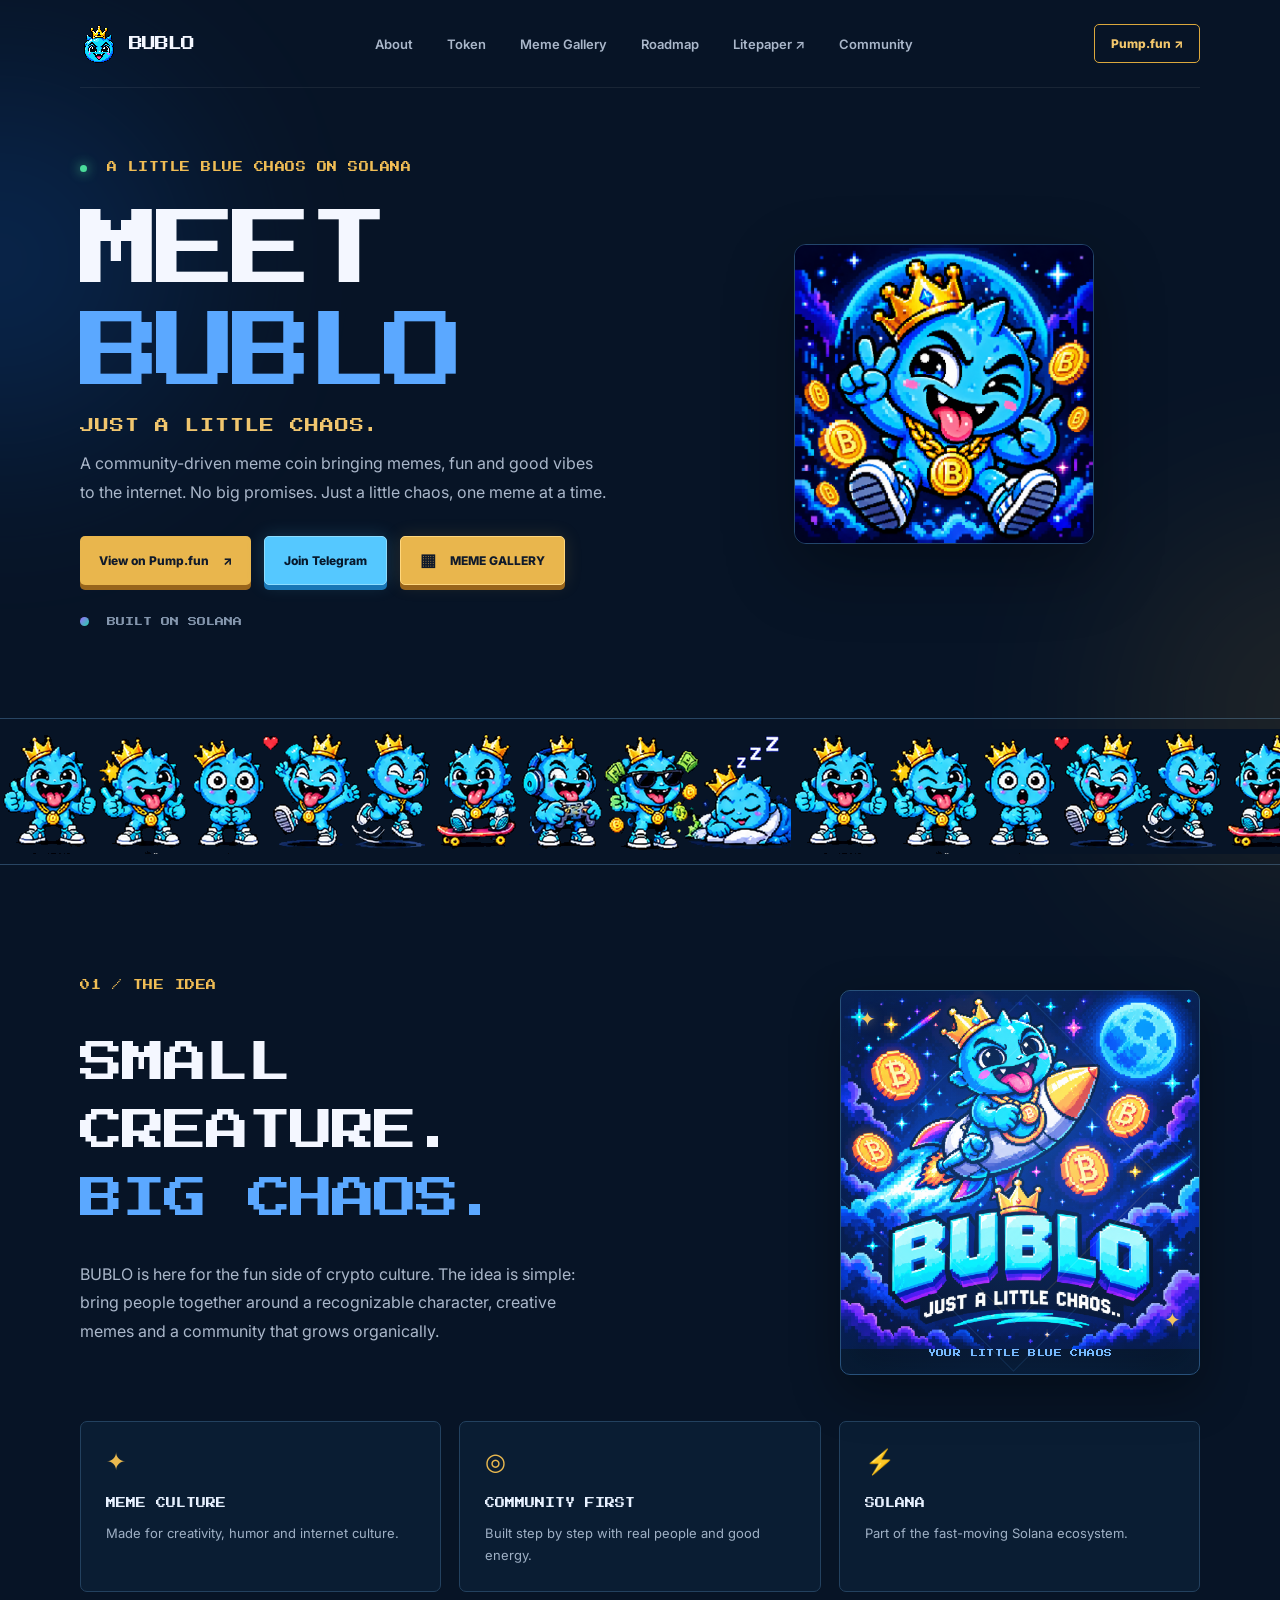
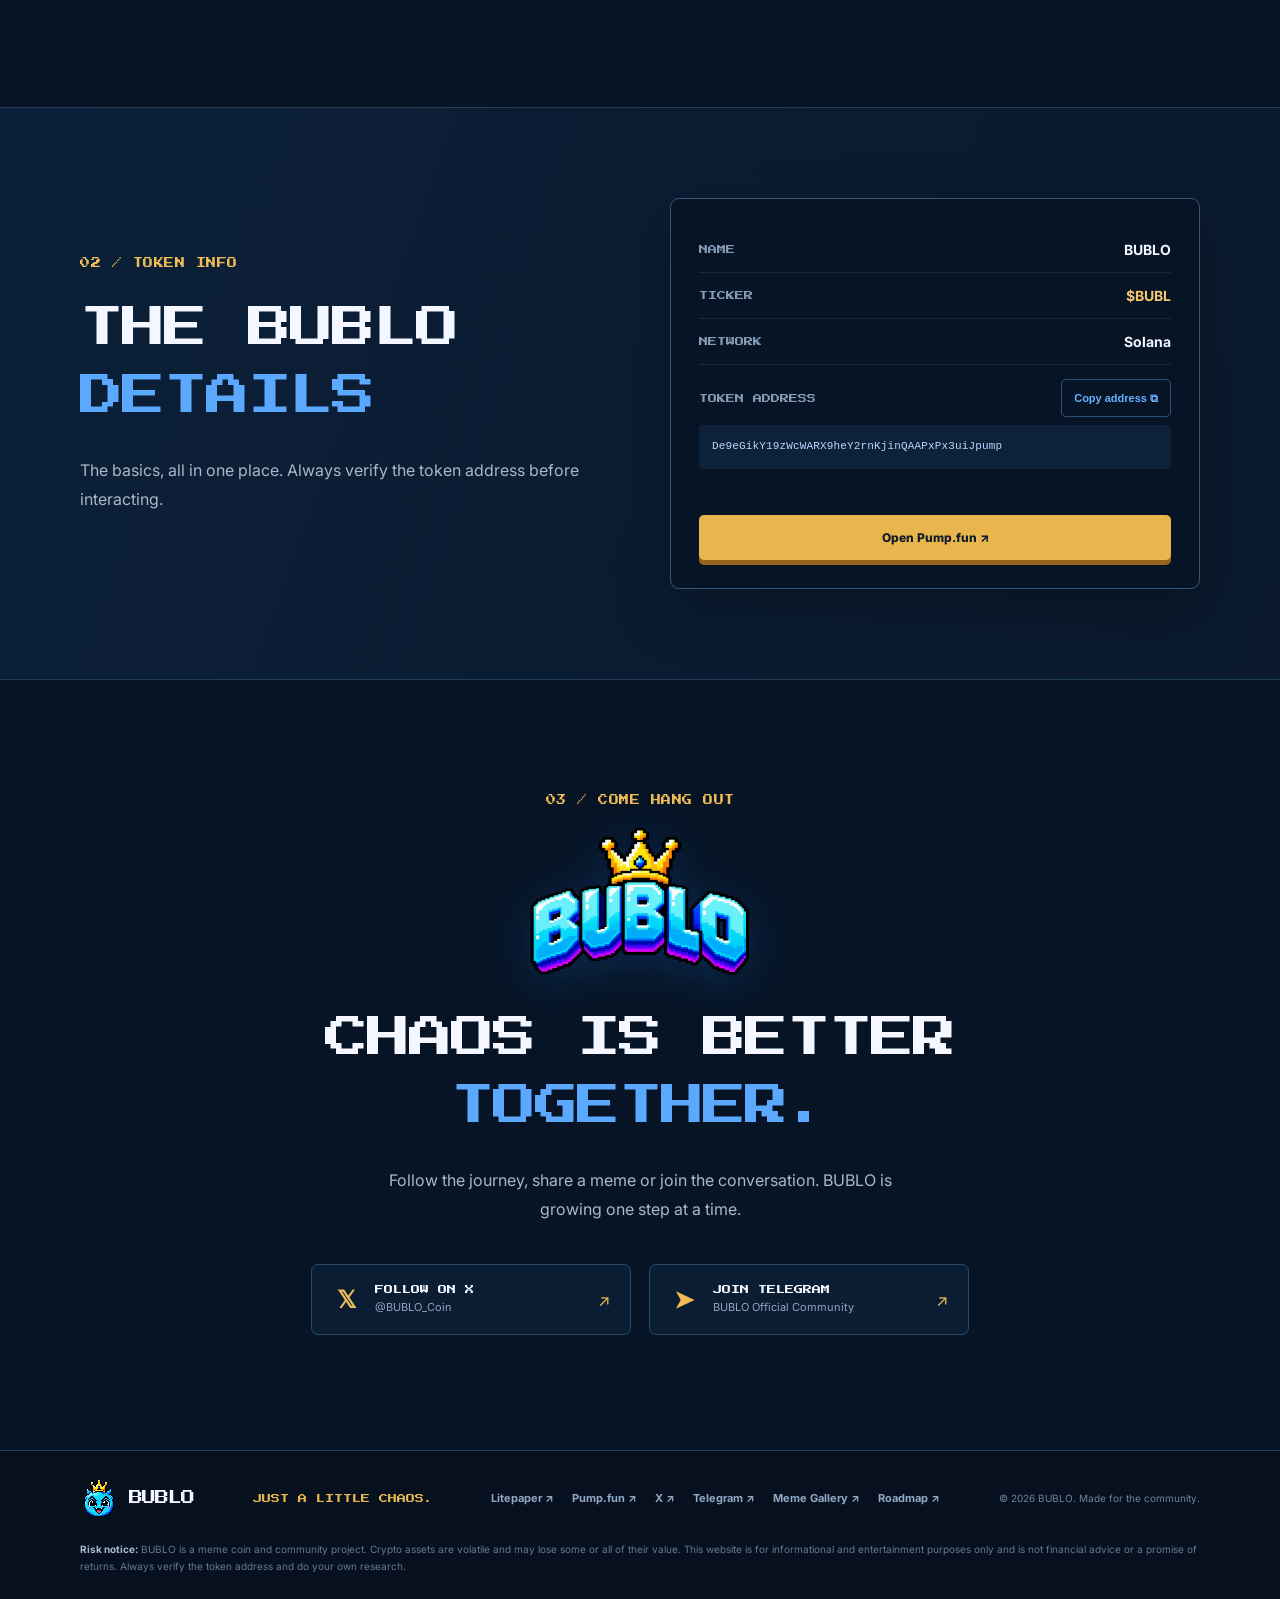
==== commit d2113ffc: "Add files via upload" ====
--- a/index.html
+++ b/index.html
@@ -16,7 +16,7 @@
   <header class="topbar wrap">
     <a class="brand" href="#home" aria-label="BUBLO home"><img class="brand-icon" src="assets/bublo-icon.png" alt=""><span>BUBLO</span></a>
     <nav>
-      <a href="#about">About</a><a href="#token">Token</a><a href="gallery.html">Meme Gallery</a><a href="roadmap.html">Roadmap</a><a href="#community">Community</a>
+      <a href="#about">About</a><a href="#token">Token</a><a href="gallery.html">Meme Gallery</a><a href="roadmap.html">Roadmap</a><a href="bublo-litepaper.pdf" target="_blank" rel="noreferrer">Litepaper ↗</a><a href="#community">Community</a>
     </nav>
     <a class="nav-cta" href="https://pump.fun/coin/De9eGikY19zWcWARX9heY2rnKjinQAAPxPx3uiJpump" target="_blank" rel="noreferrer">Pump.fun ↗</a>
   </header>
@@ -112,7 +112,7 @@
     <div class="wrap footer-inner">
       <a class="brand" href="#home"><img class="brand-icon" src="assets/bublo-icon.png" alt=""><span>BUBLO</span></a>
       <span>JUST A LITTLE CHAOS.</span>
-      <div class="footer-links"><a href="https://pump.fun/coin/De9eGikY19zWcWARX9heY2rnKjinQAAPxPx3uiJpump" target="_blank" rel="noreferrer">Pump.fun ↗</a><a href="https://x.com/BUBLO_Coin" target="_blank" rel="noreferrer">X ↗</a><a href="https://t.me/BUBLO_Official" target="_blank" rel="noreferrer">Telegram ↗</a><a href="gallery.html">Meme Gallery ↗</a><a href="roadmap.html">Roadmap ↗</a></div>
+      <div class="footer-links"><a href="bublo-litepaper.pdf" target="_blank" rel="noreferrer">Litepaper ↗</a><a href="https://pump.fun/coin/De9eGikY19zWcWARX9heY2rnKjinQAAPxPx3uiJpump" target="_blank" rel="noreferrer">Pump.fun ↗</a><a href="https://x.com/BUBLO_Coin" target="_blank" rel="noreferrer">X ↗</a><a href="https://t.me/BUBLO_Official" target="_blank" rel="noreferrer">Telegram ↗</a><a href="gallery.html">Meme Gallery ↗</a><a href="roadmap.html">Roadmap ↗</a></div>
       <small>© 2026 BUBLO. Made for the community.</small>
     </div>
     <div class="disclaimer wrap"><strong>Risk notice:</strong> BUBLO is a meme coin and community project. Crypto assets are volatile and may lose some or all of their value. This website is for informational and entertainment purposes only and is not financial advice or a promise of returns. Always verify the token address and do your own research.</div>
--- a/style.css
+++ b/style.css
@@ -475,6 +475,36 @@
   flex-wrap:wrap;
   margin-top:34px;
 }
+
+.roadmap-artwork{
+  max-width:1100px;
+  margin:0 auto 42px;
+  border:1px solid #24517b;
+  border-radius:14px;
+  overflow:hidden;
+  background:#071426;
+  box-shadow:0 18px 48px #0007,0 0 28px #087dff22;
+}
+.roadmap-artwork a{display:block;line-height:0}
+.roadmap-artwork img{display:block;width:100%;height:auto}
+.phase-motto{
+  margin-top:22px;
+  padding:12px 14px;
+  border:1px solid #2e6d98;
+  border-radius:5px;
+  color:#54ddff;
+  text-align:center;
+  font:9px 'Press Start 2P',monospace;
+  line-height:1.8;
+  letter-spacing:.2px;
+}
+.planned .phase-motto{color:#f05bff;border-color:#873c9b}
+.vision .phase-motto{color:#62caff;border-color:#286ba2}
+.completed .phase-motto{color:#40e7b0;border-color:#258d70}
+.in-progress .phase-motto{color:#ffda45;border-color:#9b7926}
+@media(max-width:760px){
+  .roadmap-artwork{margin-bottom:30px;border-radius:9px}
+}
 @media(max-width:760px){
   .roadmap-main{padding-top:58px;padding-bottom:76px}
   .roadmap-hero{margin-bottom:38px}
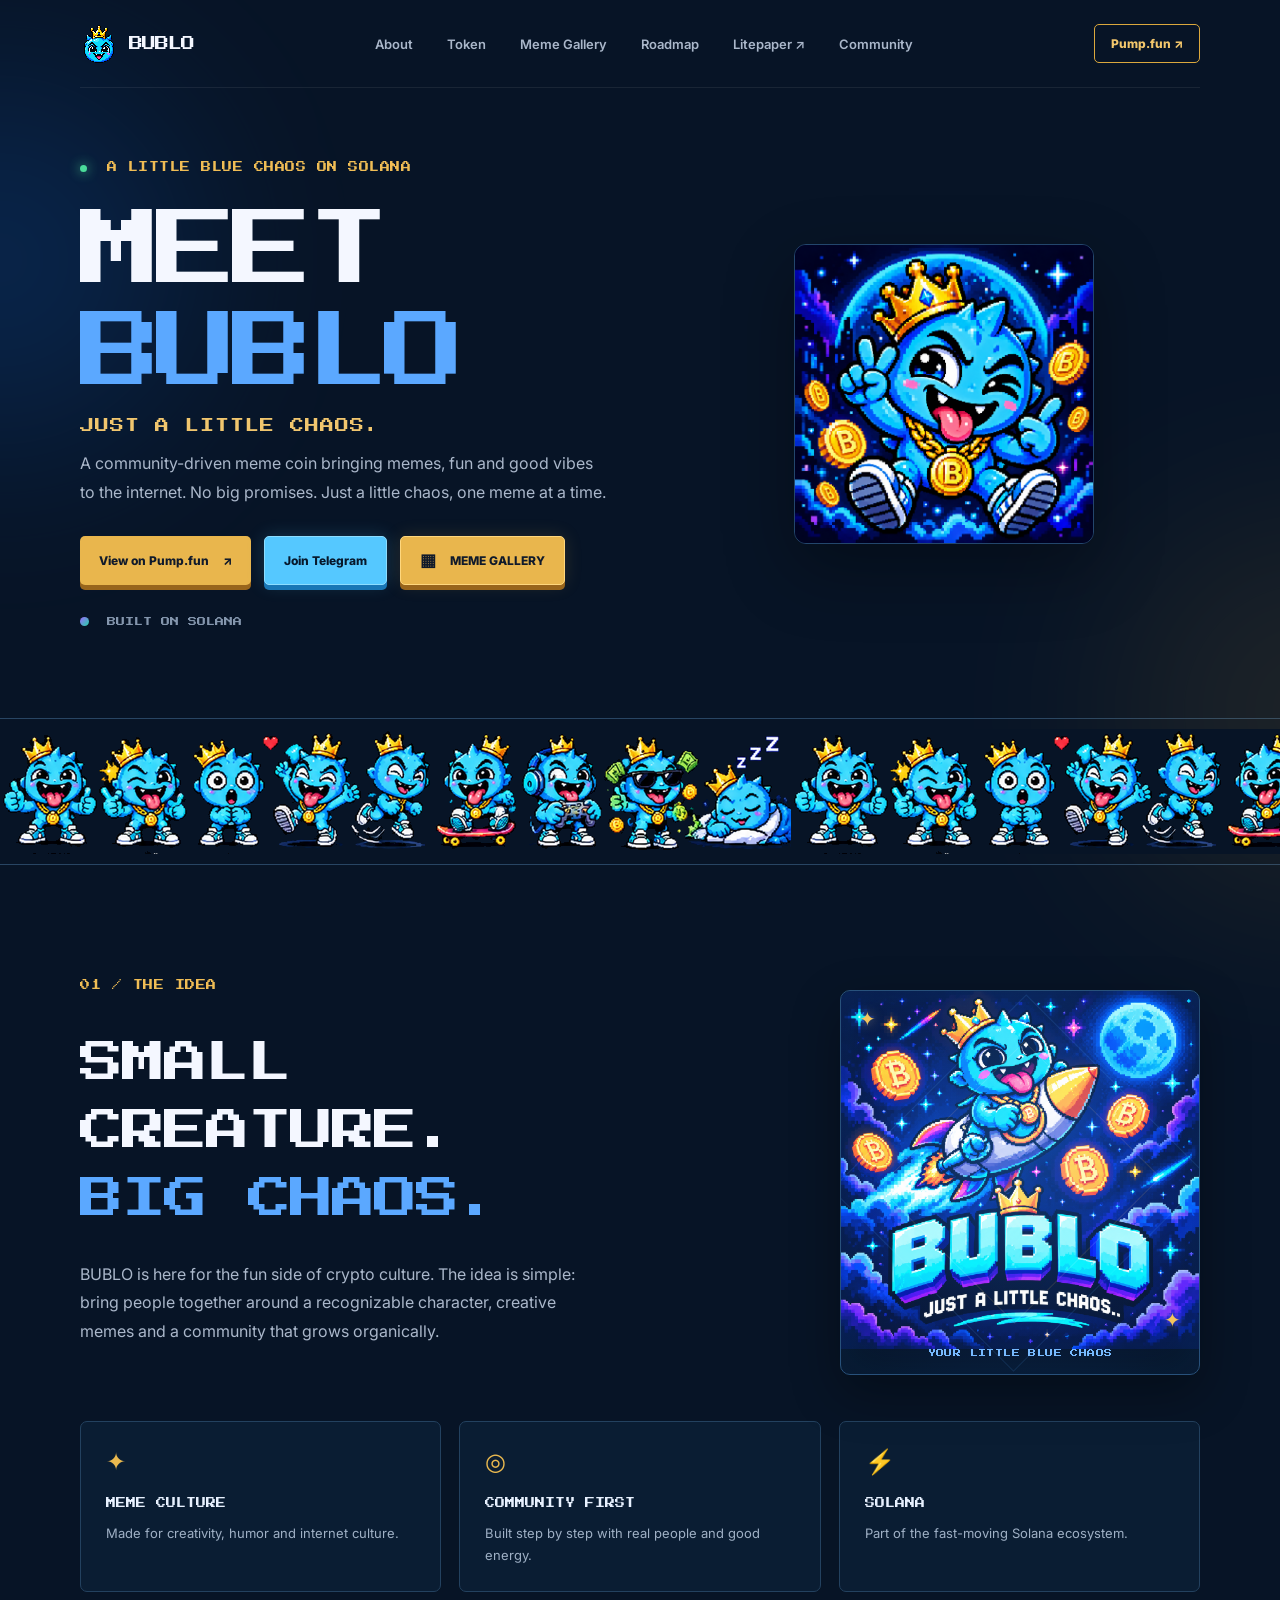
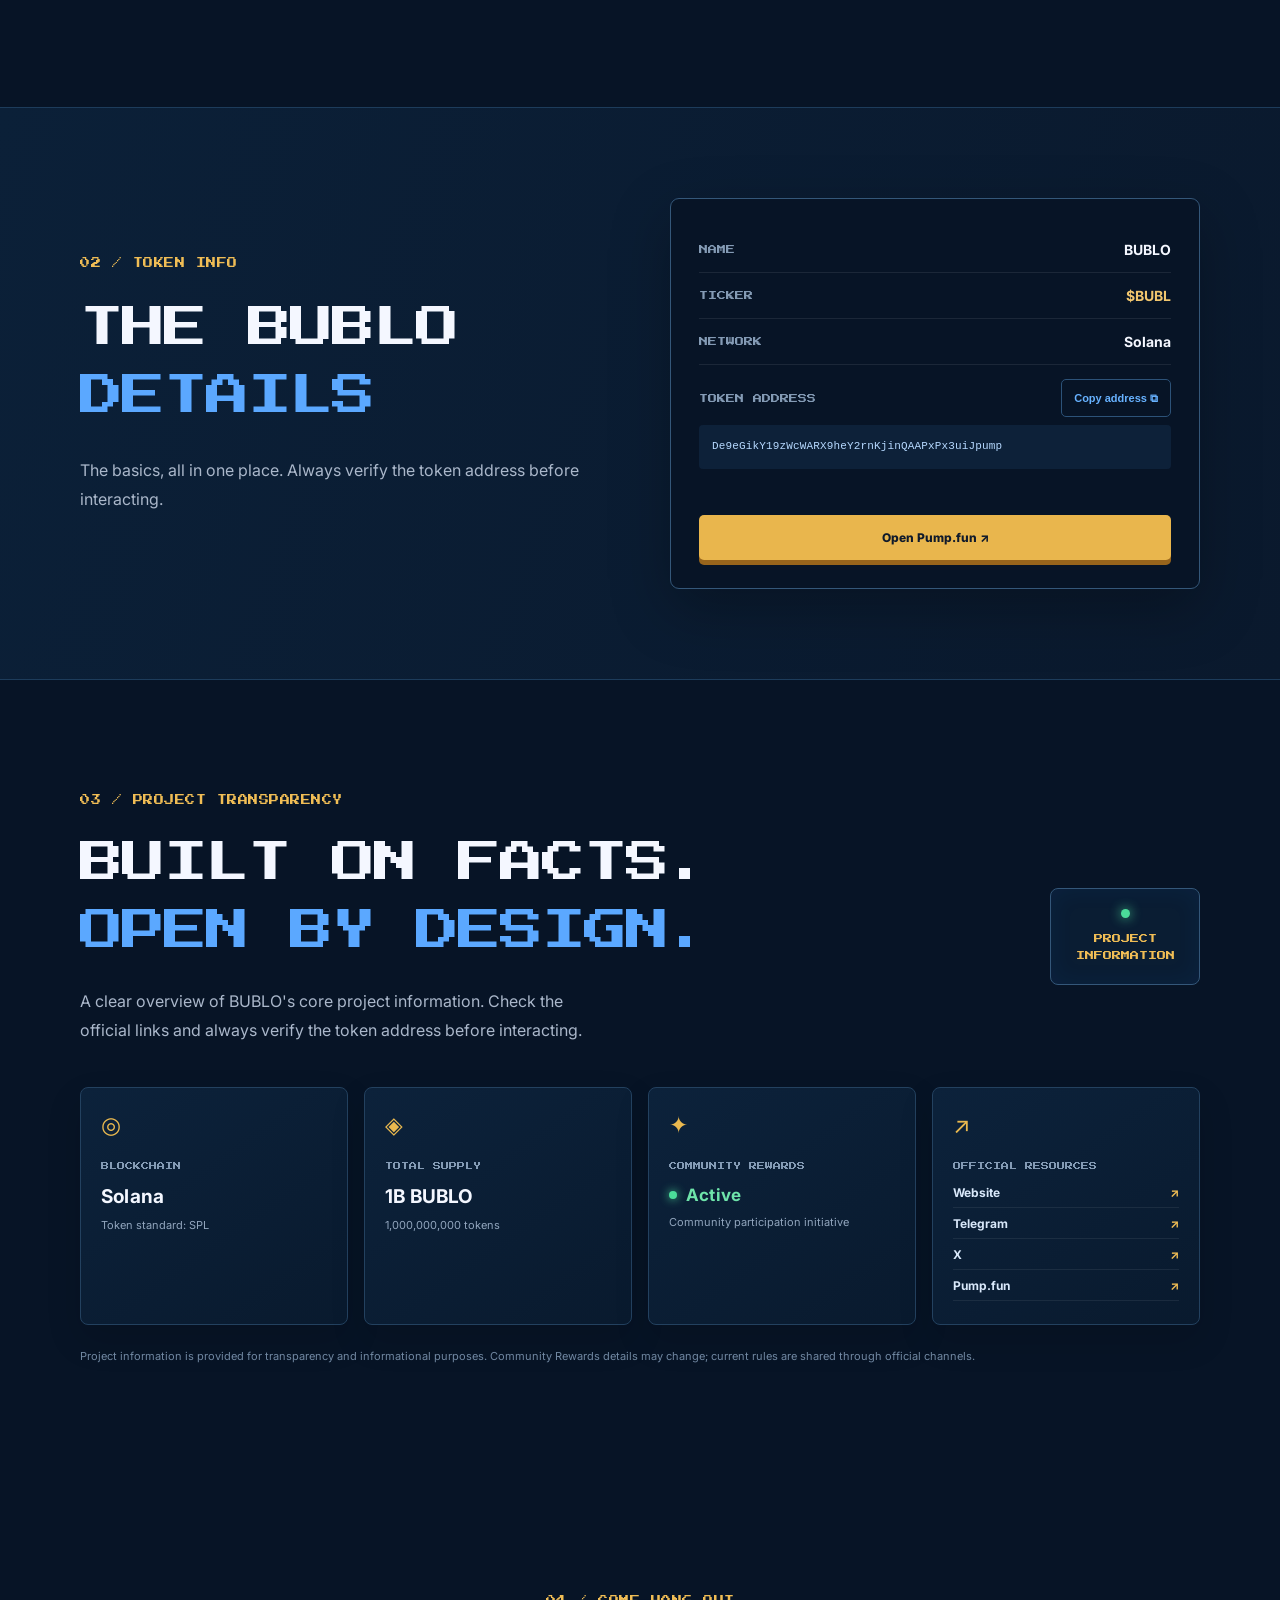
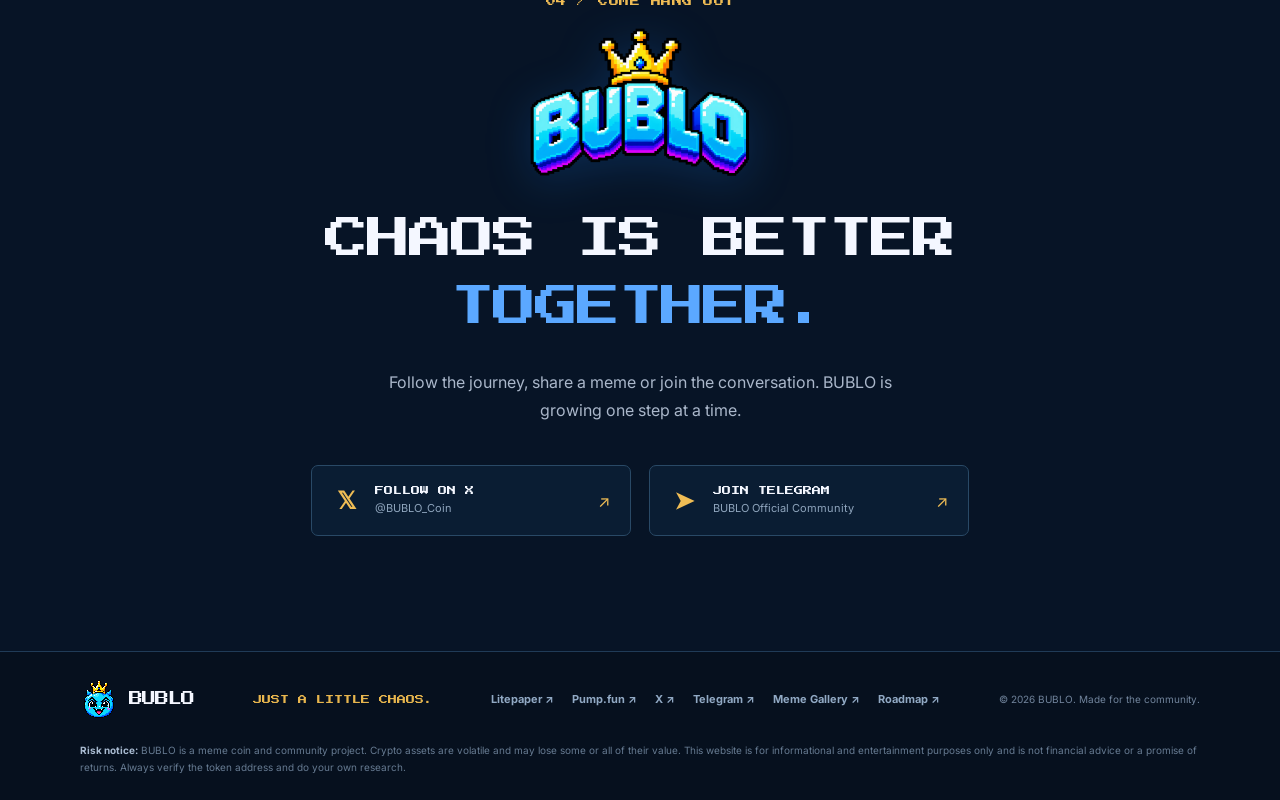
==== commit 40abc5f0: "Add files via upload" ====
--- a/index.html
+++ b/index.html
@@ -96,8 +96,31 @@
       </div>
     </section>
 
+    <section id="transparency" class="section wrap transparency">
+      <div class="section-label">03 / PROJECT TRANSPARENCY</div>
+      <div class="transparency-heading">
+        <div>
+          <h2>BUILT ON FACTS.<br><span>OPEN BY DESIGN.</span></h2>
+          <p class="section-text">A clear overview of BUBLO's core project information. Check the official links and always verify the token address before interacting.</p>
+        </div>
+        <div class="transparency-stamp"><span class="stamp-dot"></span> PROJECT<br>INFORMATION</div>
+      </div>
+      <div class="transparency-grid">
+        <article class="transparency-card"><span class="transparency-icon">◎</span><span class="transparency-label">BLOCKCHAIN</span><strong>Solana</strong><small>Token standard: SPL</small></article>
+        <article class="transparency-card"><span class="transparency-icon">◈</span><span class="transparency-label">TOTAL SUPPLY</span><strong>1B BUBLO</strong><small>1,000,000,000 tokens</small></article>
+        <article class="transparency-card"><span class="transparency-icon">✦</span><span class="transparency-label">COMMUNITY REWARDS</span><strong class="status-active"><span></span> Active</strong><small>Community participation initiative</small></article>
+        <article class="transparency-card transparency-links"><span class="transparency-icon">↗</span><span class="transparency-label">OFFICIAL RESOURCES</span><div class="transparency-link-list">
+          <a href="https://bublo-website.pages.dev" target="_blank" rel="noreferrer">Website <span>↗</span></a>
+          <a href="https://t.me/BUBLO_Official" target="_blank" rel="noreferrer">Telegram <span>↗</span></a>
+          <a href="https://x.com/BUBLO_Coin" target="_blank" rel="noreferrer">X <span>↗</span></a>
+          <a href="https://pump.fun/coin/De9eGikY19zWcWARX9heY2rnKjinQAAPxPx3uiJpump" target="_blank" rel="noreferrer">Pump.fun <span>↗</span></a>
+        </div></article>
+      </div>
+      <p class="transparency-note">Project information is provided for transparency and informational purposes. Community Rewards details may change; current rules are shared through official channels.</p>
+    </section>
+
     <section id="community" class="section wrap community">
-      <div class="section-label">03 / COME HANG OUT</div>
+      <div class="section-label">04 / COME HANG OUT</div>
       <img class="community-logo" src="assets/bublo-footer-logo.png" alt="BUBLO crowned pixel-art wordmark" loading="lazy">
       <h2>CHAOS IS BETTER<br><span>TOGETHER.</span></h2>
       <p class="section-text">Follow the journey, share a meme or join the conversation. BUBLO is growing one step at a time.</p>
--- a/style.css
+++ b/style.css
@@ -518,3 +518,27 @@
   .roadmap-note{padding:19px 17px}
   .roadmap-actions .button{width:100%}
 }
+
+
+/* Project transparency */
+.transparency-heading{display:flex;align-items:center;justify-content:space-between;gap:30px;margin-top:24px}
+.transparency-heading h2{font:clamp(28px,4vw,44px) 'Press Start 2P',monospace;line-height:1.55;letter-spacing:-2px;margin:0 0 22px}
+.transparency-heading .section-text{margin:0}
+.transparency-stamp{flex:0 0 150px;border:1px solid #345779;border-radius:8px;padding:20px 14px;text-align:center;color:#f0bd55;font:9px/1.9 'Press Start 2P',monospace;background:#0a1d33;box-shadow:inset 0 0 25px #1677ed12}
+.stamp-dot{display:block;width:9px;height:9px;border-radius:50%;background:#4bdc9a;box-shadow:0 0 12px #4bdc9a;margin:0 auto 12px}
+.transparency-grid{display:grid;grid-template-columns:repeat(4,1fr);gap:16px;margin-top:42px}
+.transparency-card{min-width:0;min-height:190px;padding:23px 20px;border:1px solid #23415f;background:linear-gradient(145deg,#0c223b,#091a2e);border-radius:8px;display:flex;flex-direction:column;align-items:flex-start;box-shadow:0 15px 35px #0002}
+.transparency-icon{font-size:23px;color:#eab94f;margin-bottom:20px}
+.transparency-label{font:8px 'Press Start 2P',monospace;color:#849bb5;line-height:1.8;margin-bottom:12px}
+.transparency-card>strong{font-size:19px;color:#f4f7ff;letter-spacing:.2px}
+.transparency-card>small{font-size:11px;color:#91a5bd;line-height:1.6;margin-top:9px}
+.transparency-card .status-active{display:flex;align-items:center;gap:9px;color:#6ee4aa;font-size:17px}
+.status-active span{width:8px;height:8px;border-radius:50%;background:#4bdc9a;box-shadow:0 0 10px #4bdc9a}
+.transparency-link-list{width:100%;display:grid;gap:8px}
+.transparency-link-list a{display:flex;justify-content:space-between;align-items:center;padding-bottom:7px;border-bottom:1px solid #ffffff12;color:#d9e8fa;font-size:12px;font-weight:700}
+.transparency-link-list a span{color:#f0bd55}
+.transparency-link-list a:hover{color:#69b5ff}
+.transparency-note{margin:22px 0 0;color:#7188a2;font-size:11px;line-height:1.7}
+@media(max-width:900px){.transparency-grid{grid-template-columns:repeat(2,1fr)}}
+@media(max-width:760px){.transparency-heading{align-items:flex-start}.transparency-stamp{flex-basis:112px;padding:14px 8px;font-size:7px}.transparency-heading h2{font-size:clamp(22px,6vw,34px);letter-spacing:-1.5px}.transparency-grid{gap:12px;margin-top:30px}.transparency-card{min-height:175px;padding:18px 15px}.transparency-card>strong{font-size:16px}.transparency-label{font-size:7px}}
+@media(max-width:480px){.transparency-heading{display:block}.transparency-stamp{display:none}.transparency-grid{grid-template-columns:1fr 1fr}.transparency-card{min-height:168px}.transparency-links{grid-column:span 2}}
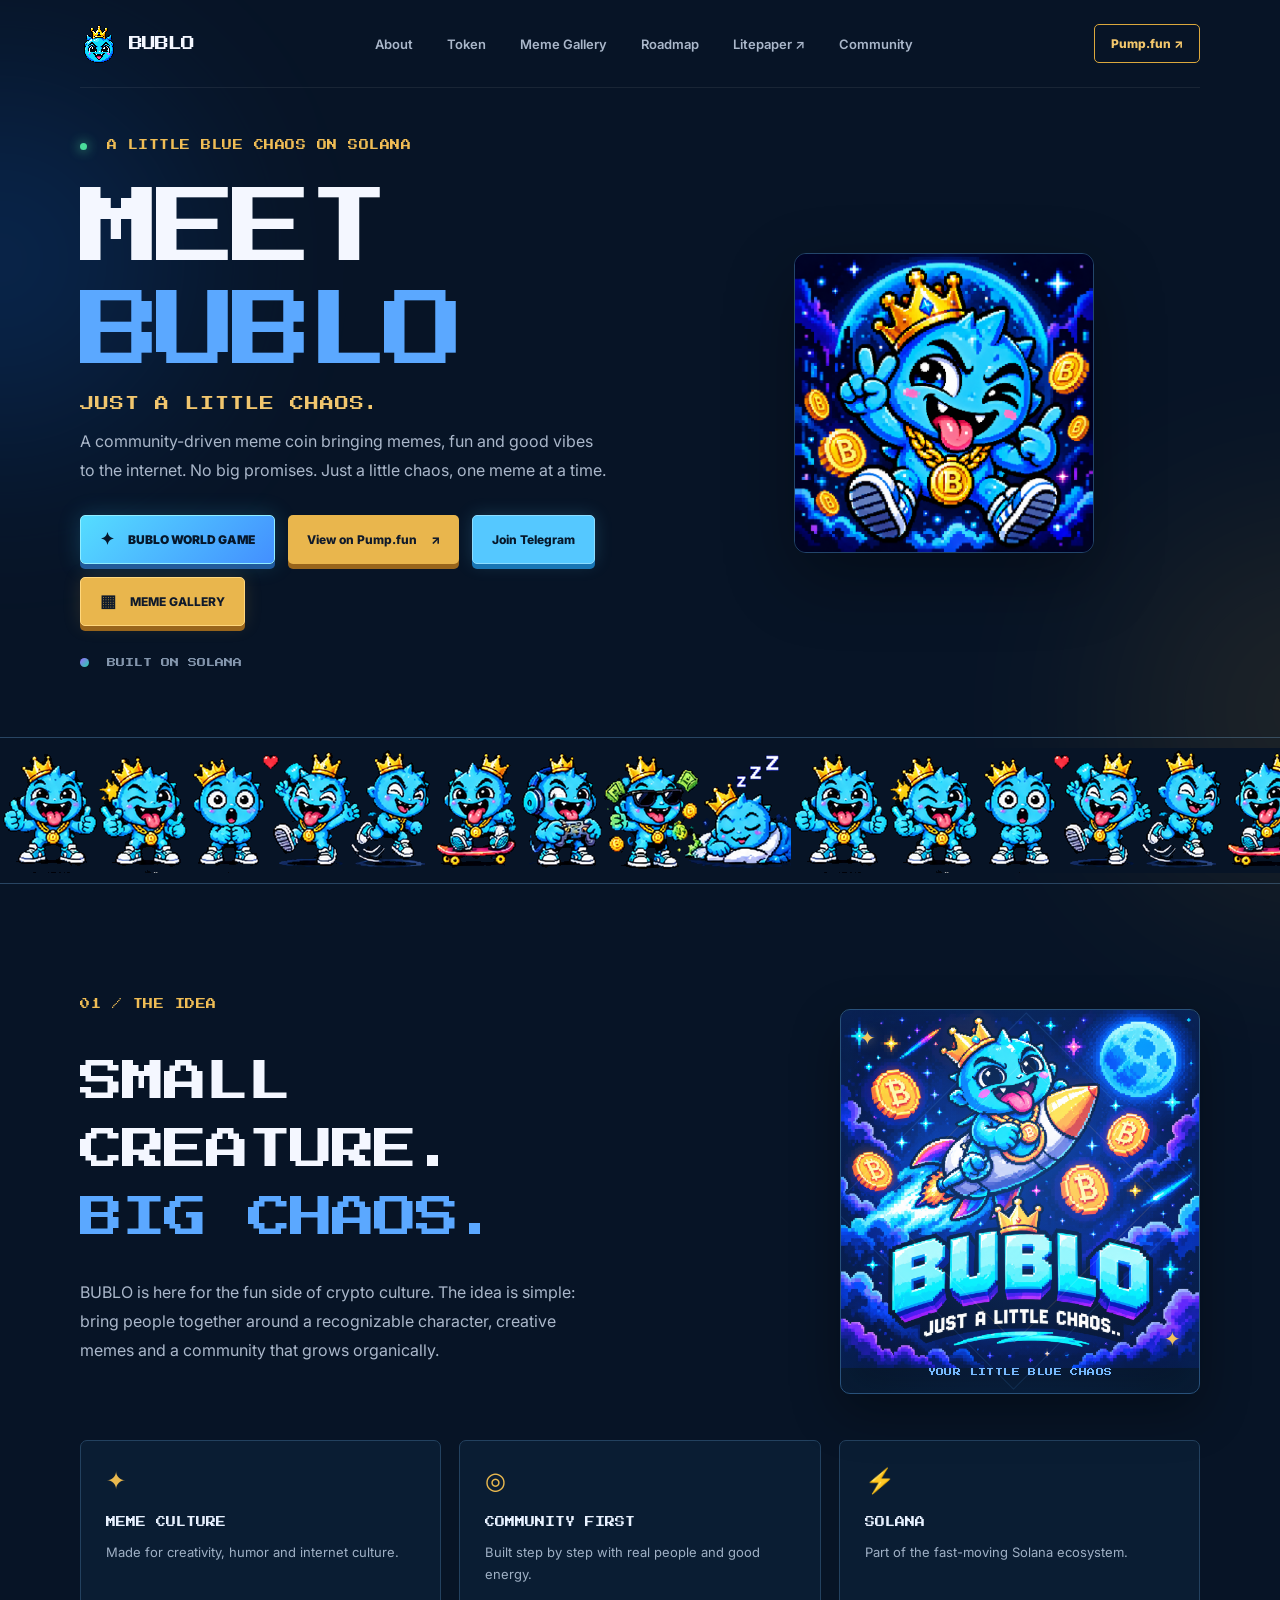
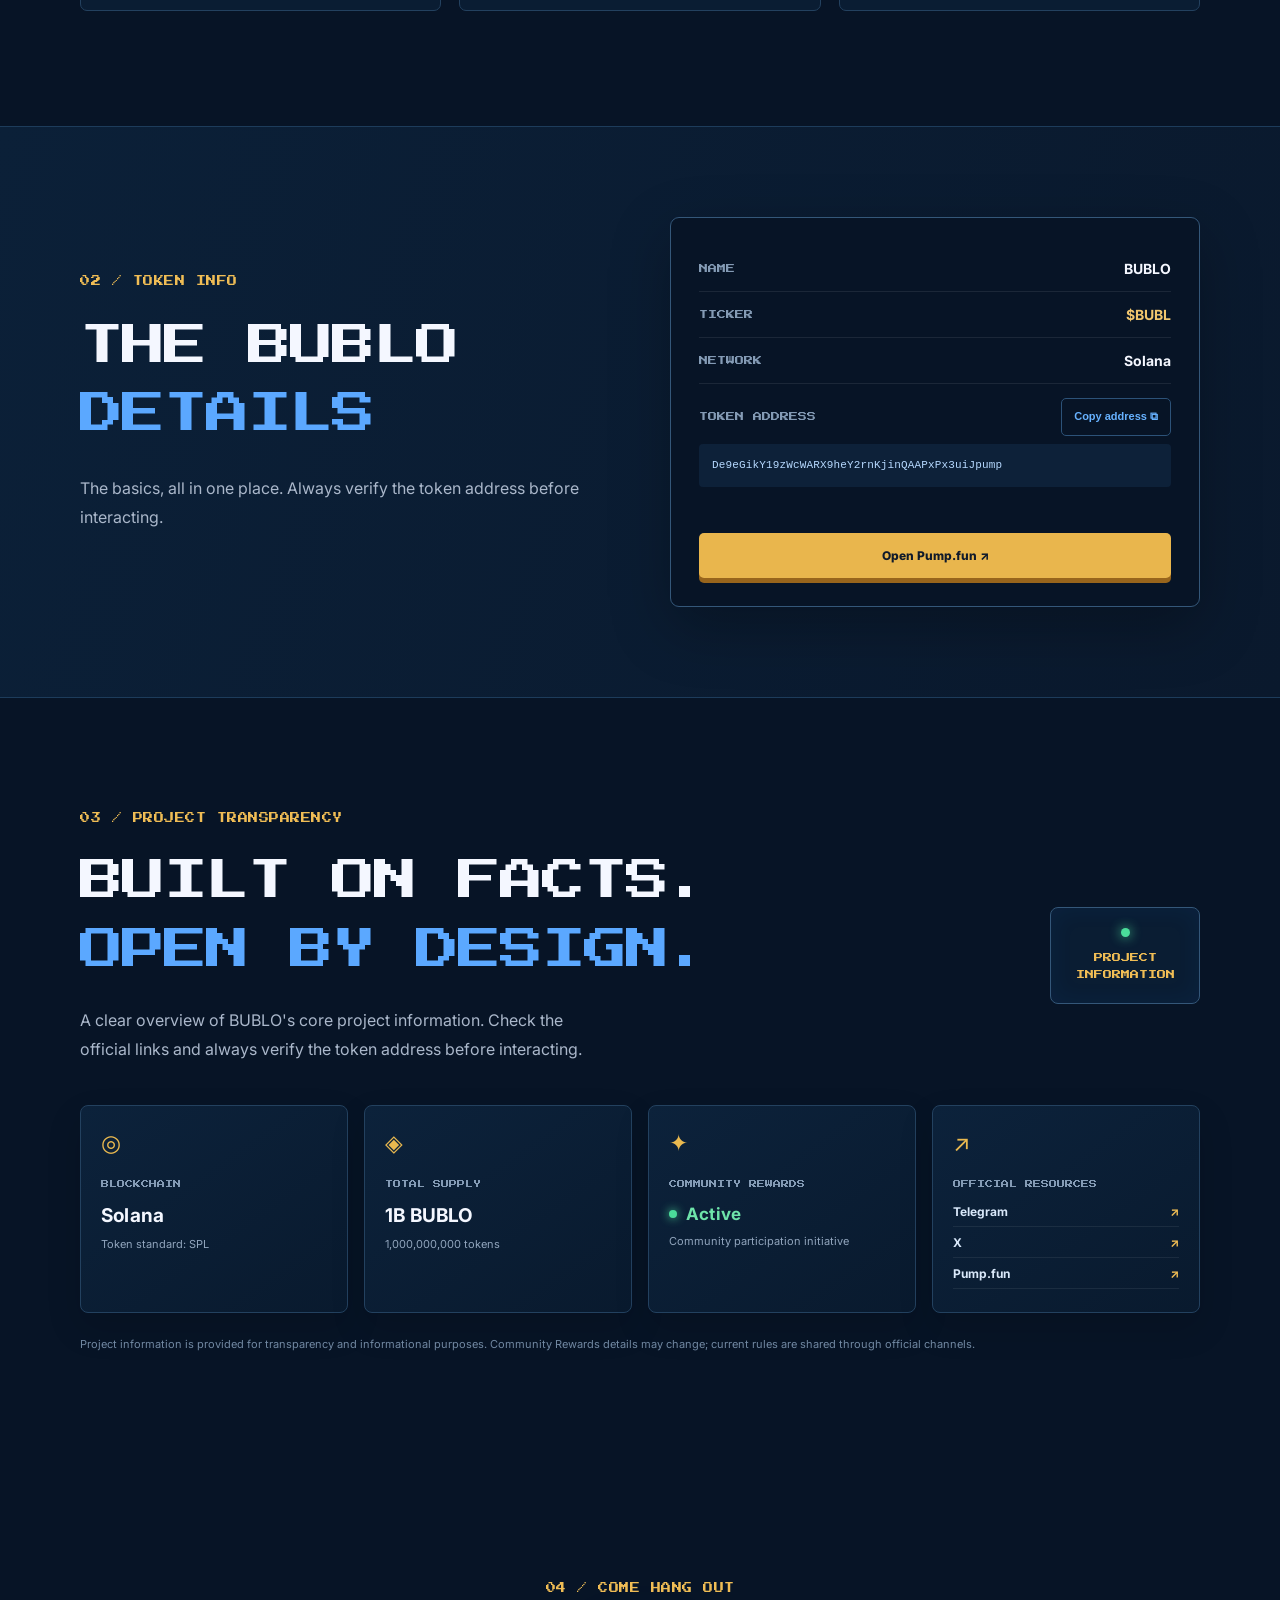
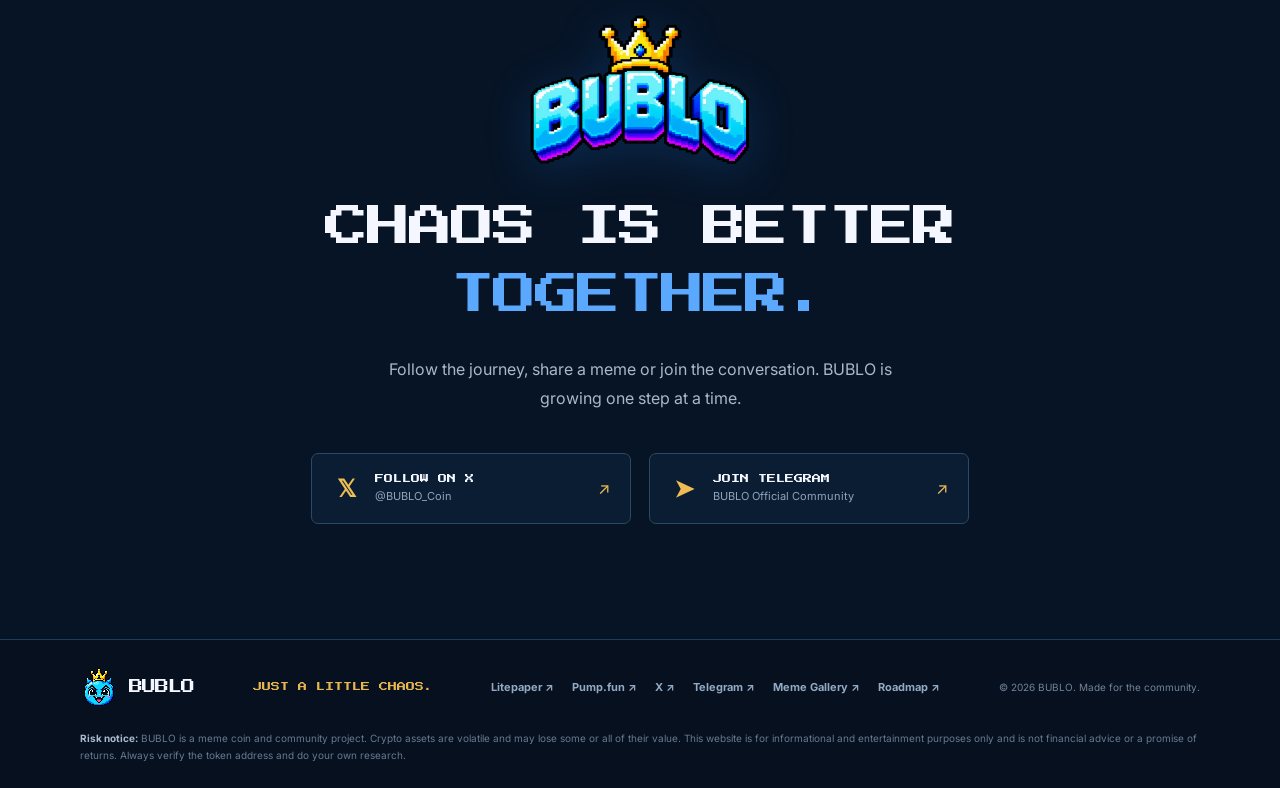
==== commit 059e9c4f: "Add files via upload" ====
--- a/index.html
+++ b/index.html
@@ -29,6 +29,7 @@
         <p class="tagline">JUST A LITTLE CHAOS.</p>
         <p class="intro">A community-driven meme coin bringing memes, fun and good vibes to the internet. No big promises. Just a little chaos, one meme at a time.</p>
         <div class="actions">
+          <a class="button bublo-world-cta" href="bublo-world.html"><span aria-hidden="true">✦</span> BUBLO WORLD GAME</a>
           <a class="button primary" href="https://pump.fun/coin/De9eGikY19zWcWARX9heY2rnKjinQAAPxPx3uiJpump" target="_blank" rel="noreferrer">View on Pump.fun <span>↗</span></a>
           <a class="button secondary" href="https://t.me/BUBLO_Official" target="_blank" rel="noreferrer">Join Telegram</a>
           <a class="button gallery-cta" href="gallery.html"><span aria-hidden="true">▦</span> MEME GALLERY</a>
@@ -110,7 +111,6 @@
         <article class="transparency-card"><span class="transparency-icon">◈</span><span class="transparency-label">TOTAL SUPPLY</span><strong>1B BUBLO</strong><small>1,000,000,000 tokens</small></article>
         <article class="transparency-card"><span class="transparency-icon">✦</span><span class="transparency-label">COMMUNITY REWARDS</span><strong class="status-active"><span></span> Active</strong><small>Community participation initiative</small></article>
         <article class="transparency-card transparency-links"><span class="transparency-icon">↗</span><span class="transparency-label">OFFICIAL RESOURCES</span><div class="transparency-link-list">
-          <a href="https://bublo-website.pages.dev" target="_blank" rel="noreferrer">Website <span>↗</span></a>
           <a href="https://t.me/BUBLO_Official" target="_blank" rel="noreferrer">Telegram <span>↗</span></a>
           <a href="https://x.com/BUBLO_Coin" target="_blank" rel="noreferrer">X <span>↗</span></a>
           <a href="https://pump.fun/coin/De9eGikY19zWcWARX9heY2rnKjinQAAPxPx3uiJpump" target="_blank" rel="noreferrer">Pump.fun <span>↗</span></a>
--- a/style.css
+++ b/style.css
@@ -542,3 +542,187 @@
 @media(max-width:900px){.transparency-grid{grid-template-columns:repeat(2,1fr)}}
 @media(max-width:760px){.transparency-heading{align-items:flex-start}.transparency-stamp{flex-basis:112px;padding:14px 8px;font-size:7px}.transparency-heading h2{font-size:clamp(22px,6vw,34px);letter-spacing:-1.5px}.transparency-grid{gap:12px;margin-top:30px}.transparency-card{min-height:175px;padding:18px 15px}.transparency-card>strong{font-size:16px}.transparency-label{font-size:7px}}
 @media(max-width:480px){.transparency-heading{display:block}.transparency-stamp{display:none}.transparency-grid{grid-template-columns:1fr 1fr}.transparency-card{min-height:168px}.transparency-links{grid-column:span 2}}
+
+/* BUBLO - Complete mobile layout fix */
+@media (max-width: 760px) {
+
+  /* Mobile navigation */
+  .topbar {
+    width: 100%;
+    min-width: 0;
+  }
+
+  .topbar nav {
+    display: grid;
+    grid-template-columns: repeat(3, minmax(0, 1fr));
+    width: 100%;
+    gap: 6px 4px;
+    justify-content: stretch;
+    padding: 12px 0;
+  }
+
+  .topbar nav a {
+    min-width: 0;
+    justify-content: center;
+    text-align: center;
+    white-space: normal;
+    line-height: 1.3;
+    padding: 8px 2px;
+    overflow-wrap: anywhere;
+  }
+
+  /* Center homepage action buttons */
+  .hero .actions {
+    justify-content: center;
+  }
+
+  .hero .actions .button {
+    text-align: center;
+  }
+
+  .hero .actions .secondary {
+    margin-left: auto;
+    margin-right: auto;
+  }
+}
+
+/* BUBLO - Lock horizontal scrolling on mobile */
+@media (max-width: 760px) {
+  html,
+  body {
+    width: 100%;
+    max-width: 100%;
+    overflow-x: hidden !important;
+    overscroll-behavior-x: none;
+  }
+
+  body {
+    position: relative;
+  }
+}
+
+/* BUBLO - Final responsive polish for all pages */
+@media (max-width: 760px) {
+  /* Keep every page inside the phone viewport */
+  html,
+  body {
+    max-width: 100%;
+    overflow-x: clip;
+  }
+
+  .wrap {
+    min-width: 0;
+  }
+
+  /* Consistent, visible navigation on phones */
+  .topbar {
+    box-sizing: border-box;
+    width: 100%;
+    max-width: 100%;
+    padding-left: 16px;
+    padding-right: 16px;
+  }
+
+  .topbar nav {
+    grid-template-columns: repeat(3, minmax(0, 1fr));
+    justify-items: stretch;
+  }
+
+  .topbar nav a {
+    min-width: 0;
+    overflow-wrap: anywhere;
+  }
+
+  /* Stack and center the homepage calls to action */
+  .hero .actions {
+    width: 100%;
+    flex-direction: column;
+    align-items: center;
+    justify-content: center;
+    gap: 18px;
+  }
+
+  .hero .actions > .button {
+    width: min(100%, 320px);
+    min-height: 54px;
+    margin: 0;
+    justify-content: center;
+  }
+
+  .hero .actions > .gallery-cta {
+    width: 100%;
+    max-width: 100%;
+  }
+
+  /* Prevent grid and flex children from forcing page width */
+  .hero,
+  .about-intro,
+  .token-inner,
+  .feature-grid,
+  .transparency-grid,
+  .gallery-grid,
+  .roadmap-list,
+  .footer-inner {
+    min-width: 0;
+  }
+
+  .hero > *,
+  .about-intro > *,
+  .token-inner > *,
+  .feature-grid > *,
+  .transparency-grid > *,
+  .gallery-grid > *,
+  .roadmap-list > * {
+    min-width: 0;
+  }
+
+  .intro,
+  .section-text,
+  .gallery-intro,
+  .roadmap-intro,
+  .phase-summary,
+  .disclaimer {
+    overflow-wrap: anywhere;
+  }
+}
+
+
+/* BUBLO WORLD GAME call-to-action */
+.bublo-world-cta {
+  background: linear-gradient(135deg, #55ddff, #438fff);
+  color: #06172b;
+  border: 1px solid #91edff;
+  box-shadow: 0 5px 0 #205a9d, 0 0 22px #39caff35;
+  font-weight: 900;
+}
+.bublo-world-cta:hover {
+  background: linear-gradient(135deg, #7beaff, #70adff);
+  box-shadow: 0 7px 0 #205a9d, 0 0 28px #39caff55;
+}
+.bublo-world-cta span { font-size: 17px; line-height: 1; }
+
+/* BUBLO WORLD coming-soon page */
+.world-main { position: relative; z-index: 1; min-height: 70vh; padding: 76px 0 100px; }
+.world-hero { max-width: 900px; margin: 0 auto; text-align: center; }
+.world-kicker { color: #f1c66e; font: 9px 'Press Start 2P', monospace; letter-spacing: .5px; line-height: 1.8; }
+.world-title { font: clamp(27px, 6vw, 54px) 'Press Start 2P', monospace; line-height: 1.5; letter-spacing: -2px; margin: 26px 0 8px; }
+.world-title span { color: #55c8ff; }
+.world-game-label { color: #f1c66e; font: clamp(11px, 2vw, 16px) 'Press Start 2P', monospace; letter-spacing: 3px; }
+.world-art { max-width: 720px; margin: 38px auto 25px; overflow: hidden; border: 1px solid #2a6592; border-radius: 12px; background: radial-gradient(ellipse at 50% 65%, #123e68, #071426 72%); box-shadow: 0 20px 60px #0007, 0 0 32px #1685ff20; }
+.world-art img { display: block; width: 100%; height: auto; max-height: 410px; object-fit: contain; image-rendering: pixelated; }
+.world-coming { display: inline-block; margin: 8px 0 20px; padding: 13px 19px; border: 1px solid #e9b64d; border-radius: 5px; background: #e9b64d12; color: #f6c965; font: 11px 'Press Start 2P', monospace; letter-spacing: 1px; }
+.world-description { max-width: 680px; margin: 0 auto; color: #aab7ca; font-size: 15px; line-height: 1.9; }
+.world-info { max-width: 760px; margin: 45px auto 0; padding: 27px 29px; text-align: left; border: 1px solid #294966; border-radius: 9px; background: linear-gradient(135deg, #0c223b, #09182b); box-shadow: 0 15px 38px #0003; }
+.world-info h2 { margin: 0 0 15px; color: #f1c66e; font: 11px 'Press Start 2P', monospace; line-height: 1.8; }
+.world-info p { margin: 0; color: #aab7ca; font-size: 14px; line-height: 1.9; }
+.world-info .world-note { margin-top: 14px; color: #7891ad; font-size: 12px; }
+.world-actions { display: flex; justify-content: center; gap: 14px; flex-wrap: wrap; margin-top: 28px; }
+@media (max-width: 760px) {
+  .world-main { padding: 54px 0 75px; }
+  .world-art { margin: 28px auto 21px; border-radius: 8px; }
+  .world-info { margin-top: 30px; padding: 21px 18px; }
+  .world-description { font-size: 14px; }
+  .world-actions { flex-direction: column; align-items: center; }
+  .world-actions .button { width: min(100%, 320px); }
+  .hero .actions .bublo-world-cta { width: min(100%, 320px); }
+}
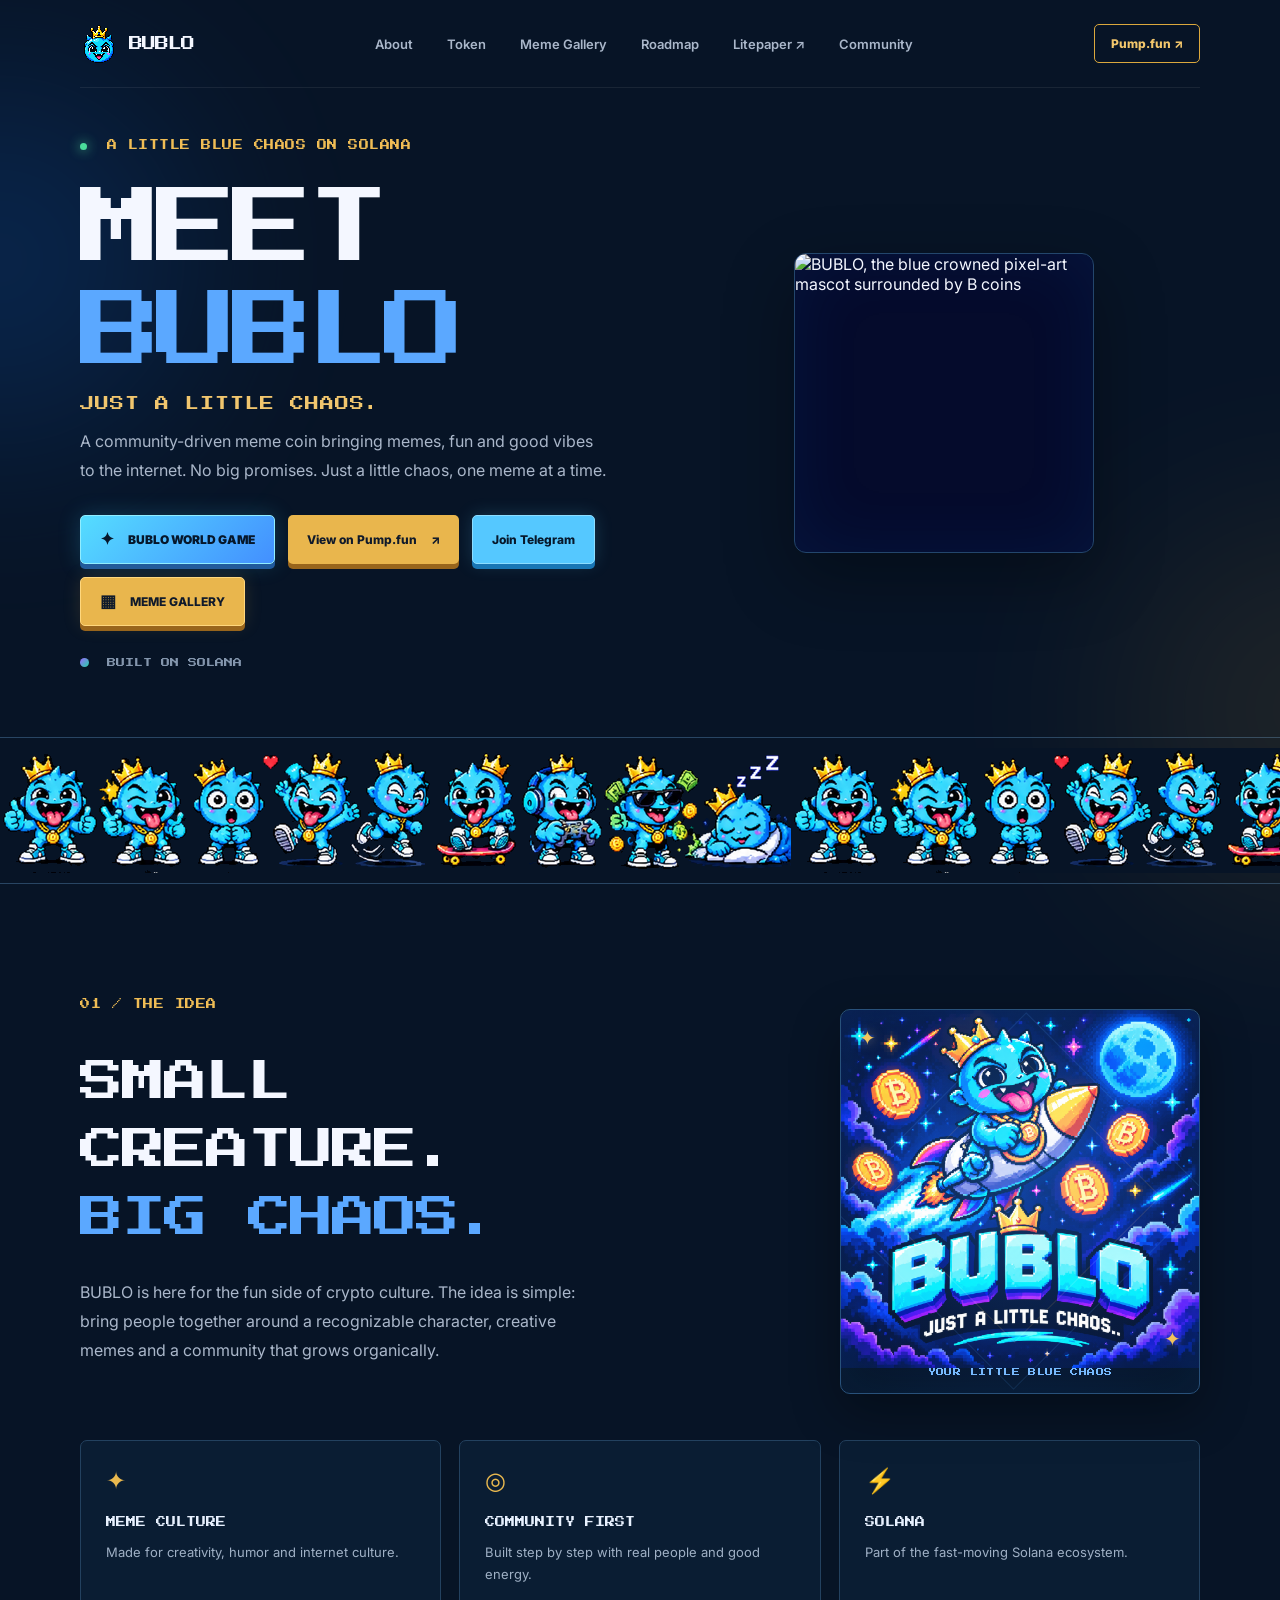
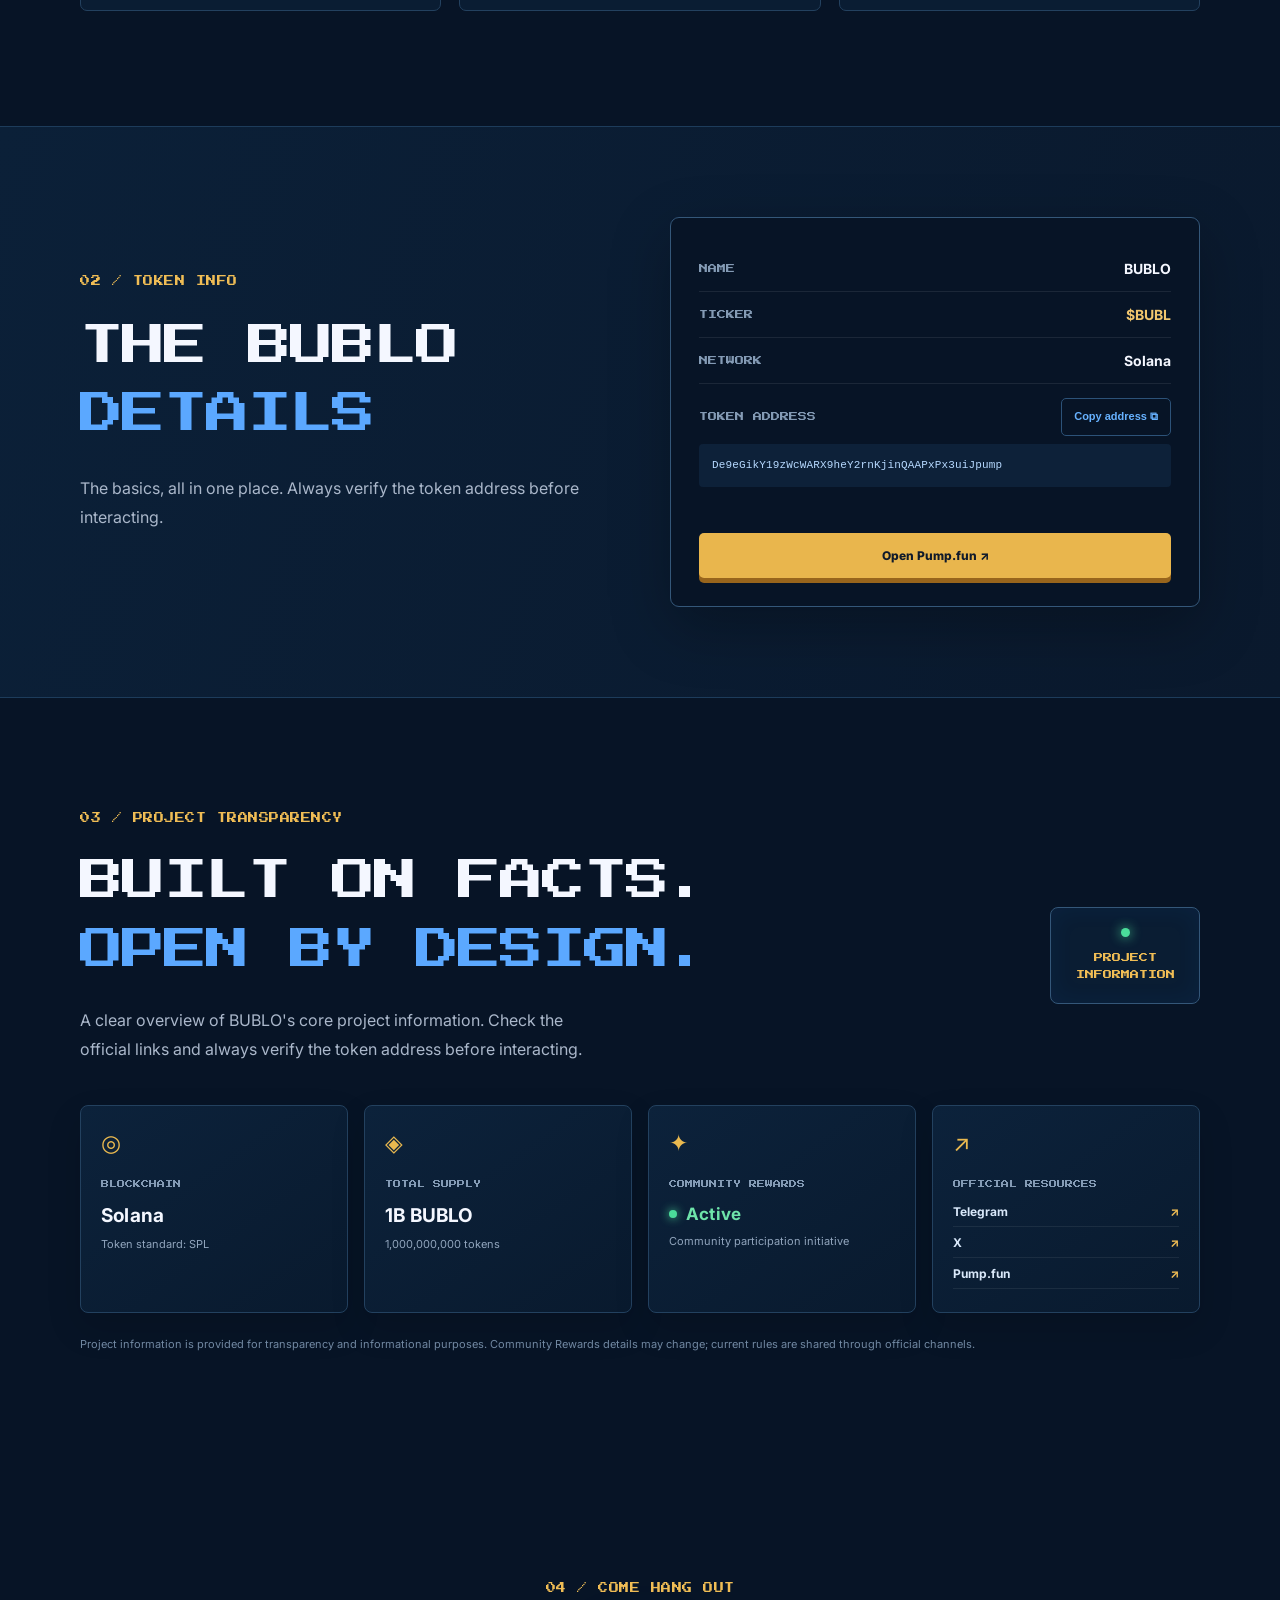
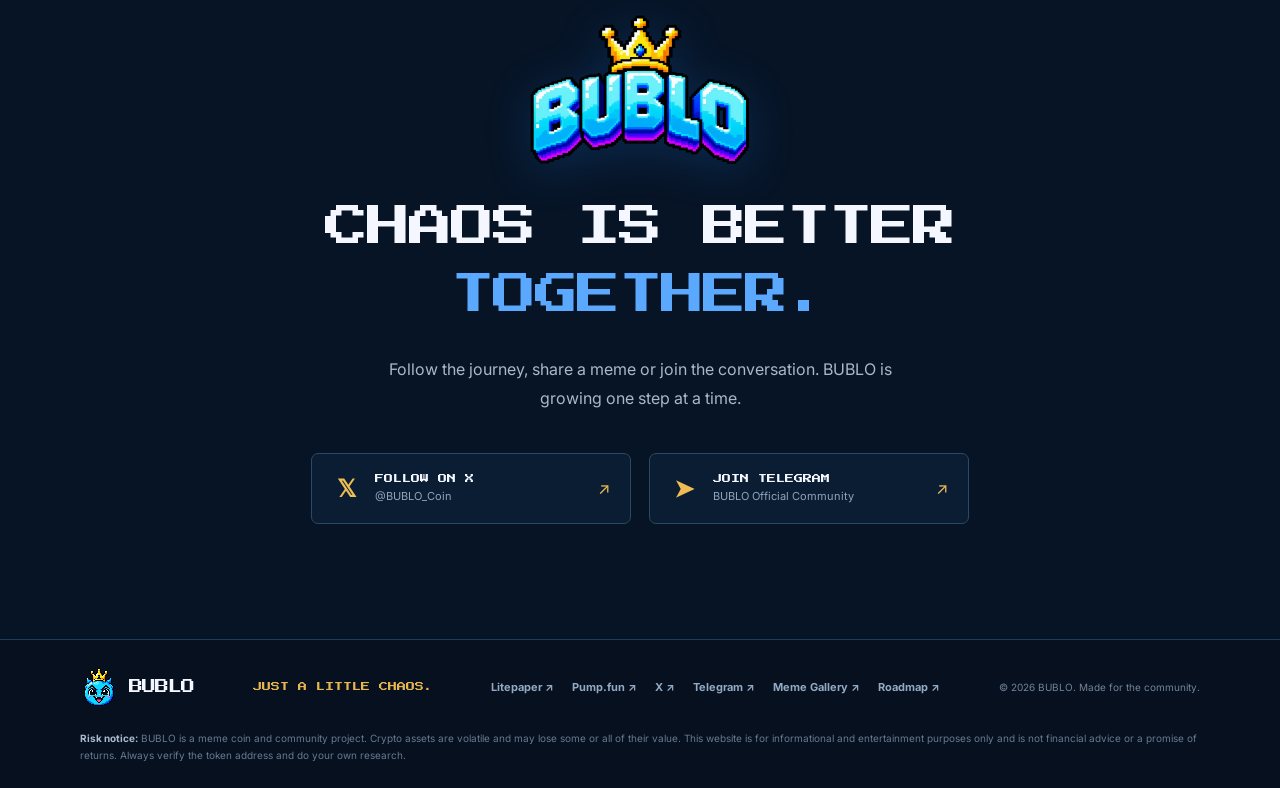
==== commit 3e8ecd69: "Add files via upload" ====
--- a/index.html
+++ b/index.html
@@ -38,7 +38,7 @@
       </div>
 
       <div class="mascot-panel" aria-label="Official BUBLO pixel-art mascot">
-        <img class="mascot-image" src="assets/bublo-hero-mascot.png" alt="BUBLO, the blue crowned pixel-art mascot surrounded by B coins">
+        <img class="mascot-image" src="assets/bublo-home-mascot.png" alt="BUBLO, the blue crowned pixel-art mascot surrounded by B coins">
       </div>
     </section>
 
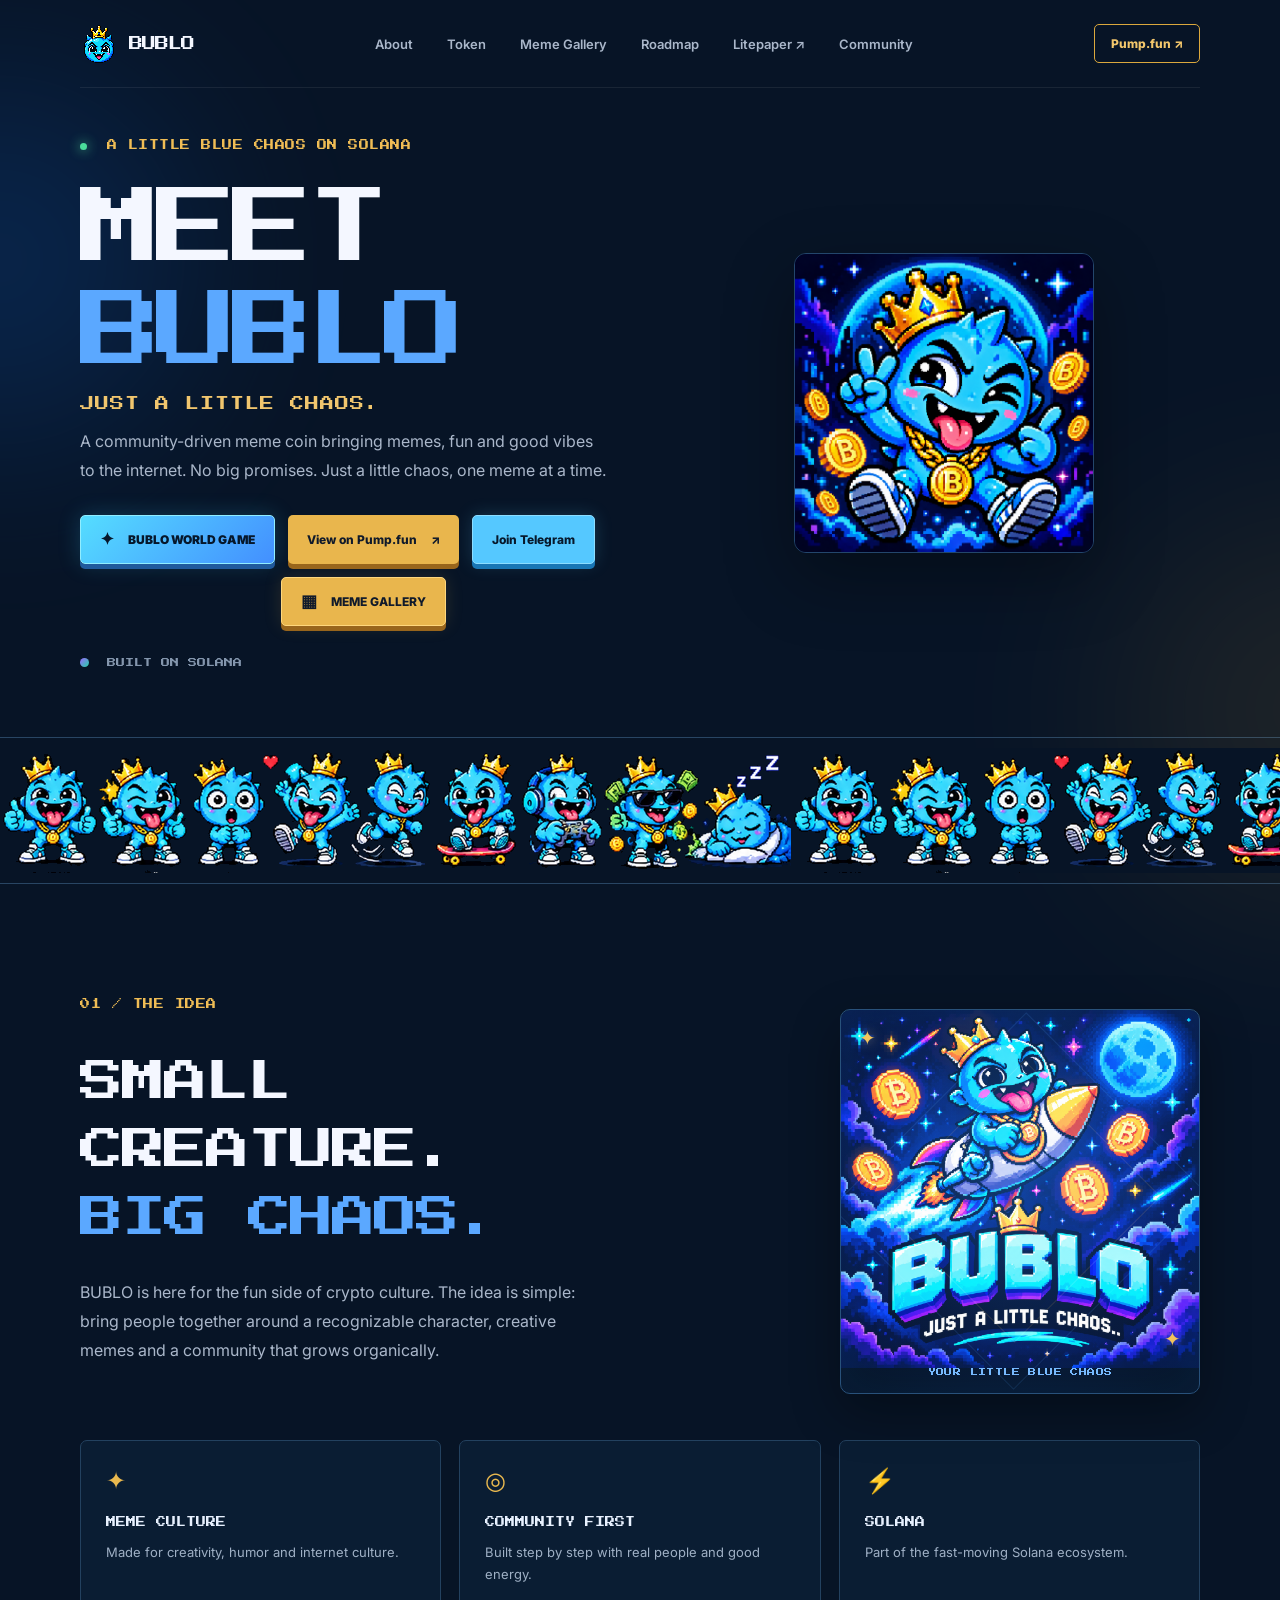
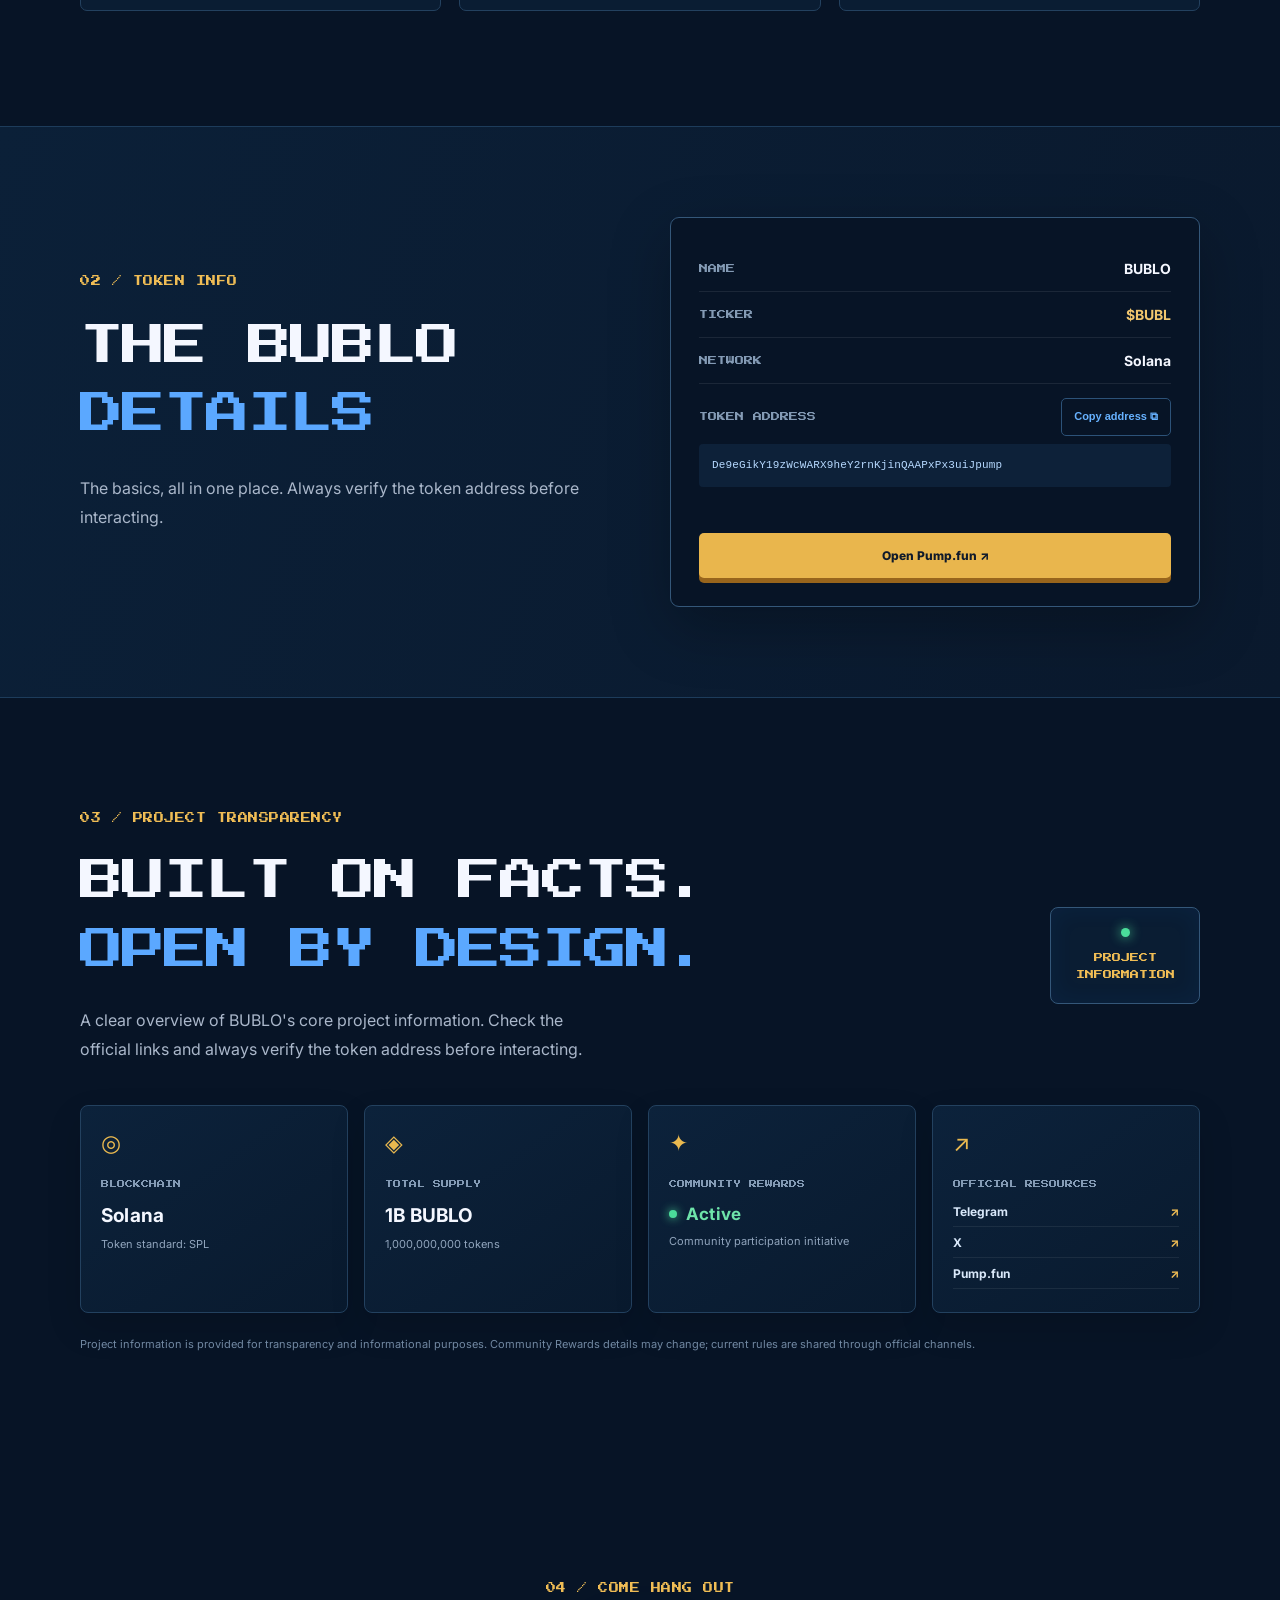
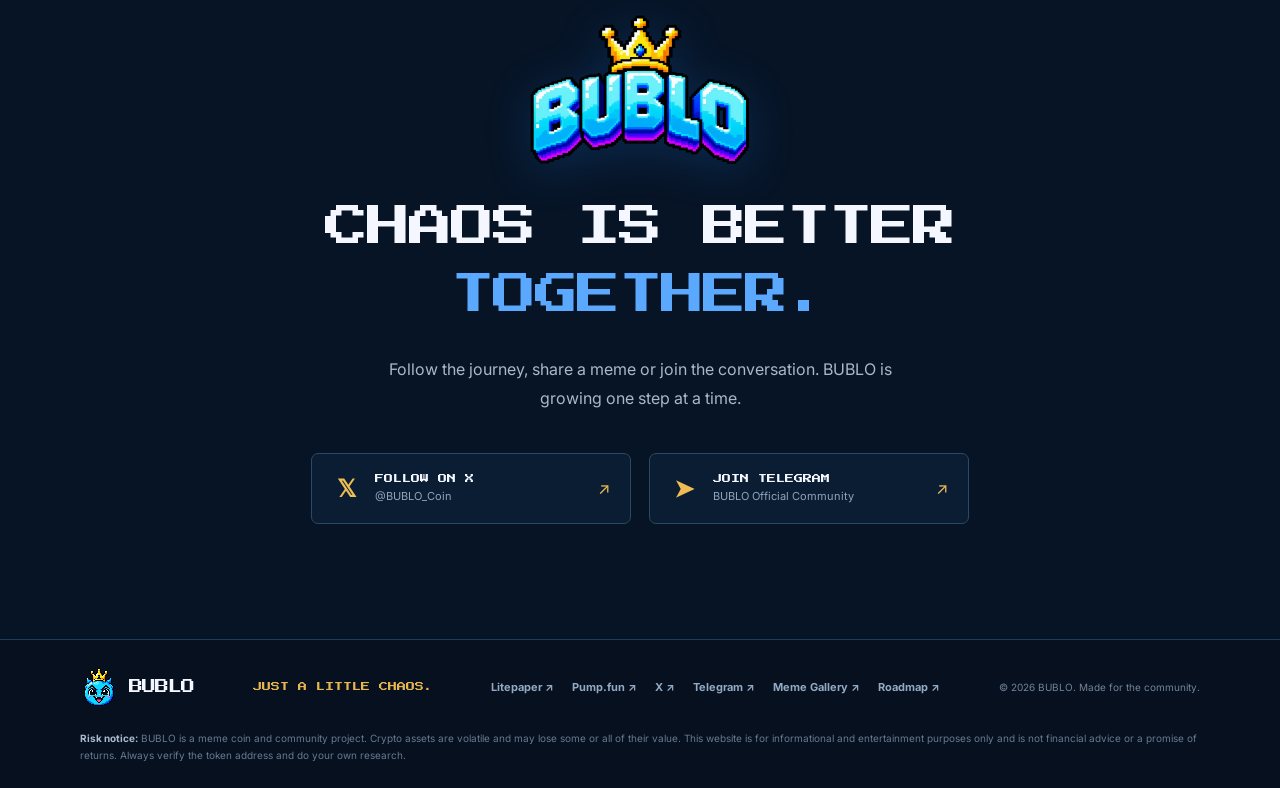
==== commit b5779235: "Add files via upload" ====
--- a/index.html
+++ b/index.html
@@ -38,7 +38,7 @@
       </div>
 
       <div class="mascot-panel" aria-label="Official BUBLO pixel-art mascot">
-        <img class="mascot-image" src="assets/bublo-home-mascot.png" alt="BUBLO, the blue crowned pixel-art mascot surrounded by B coins">
+        <img class="mascot-image" src="assets/Crowned%20Blue%20Pixel%20Mascot%20with%20B%20Coins.png" alt="BUBLO, the blue crowned pixel-art mascot surrounded by B coins">
       </div>
     </section>
 
--- a/style.css
+++ b/style.css
@@ -726,3 +726,38 @@
   .world-actions .button { width: min(100%, 320px); }
   .hero .actions .bublo-world-cta { width: min(100%, 320px); }
 }
+
+
+/* BUBLO fixes: true portrait game artwork and centered homepage gallery CTA */
+.world-art {
+  width: min(100%, 420px);
+  max-width: 420px;
+  margin: 38px auto 25px;
+  overflow: visible;
+  border: 0;
+  border-radius: 0;
+  background: transparent;
+  box-shadow: none;
+}
+.world-art img {
+  display: block;
+  width: 100%;
+  height: auto;
+  max-height: none;
+  object-fit: contain;
+  border: 1px solid #2a6592;
+  border-radius: 9px;
+  image-rendering: pixelated;
+}
+.hero .actions > .gallery-cta {
+  margin-left: auto;
+  margin-right: auto;
+}
+@media (max-width: 760px) {
+  .hero .actions > .gallery-cta {
+    width: min(100%, 320px);
+    max-width: 320px;
+    margin-left: auto;
+    margin-right: auto;
+  }
+}
